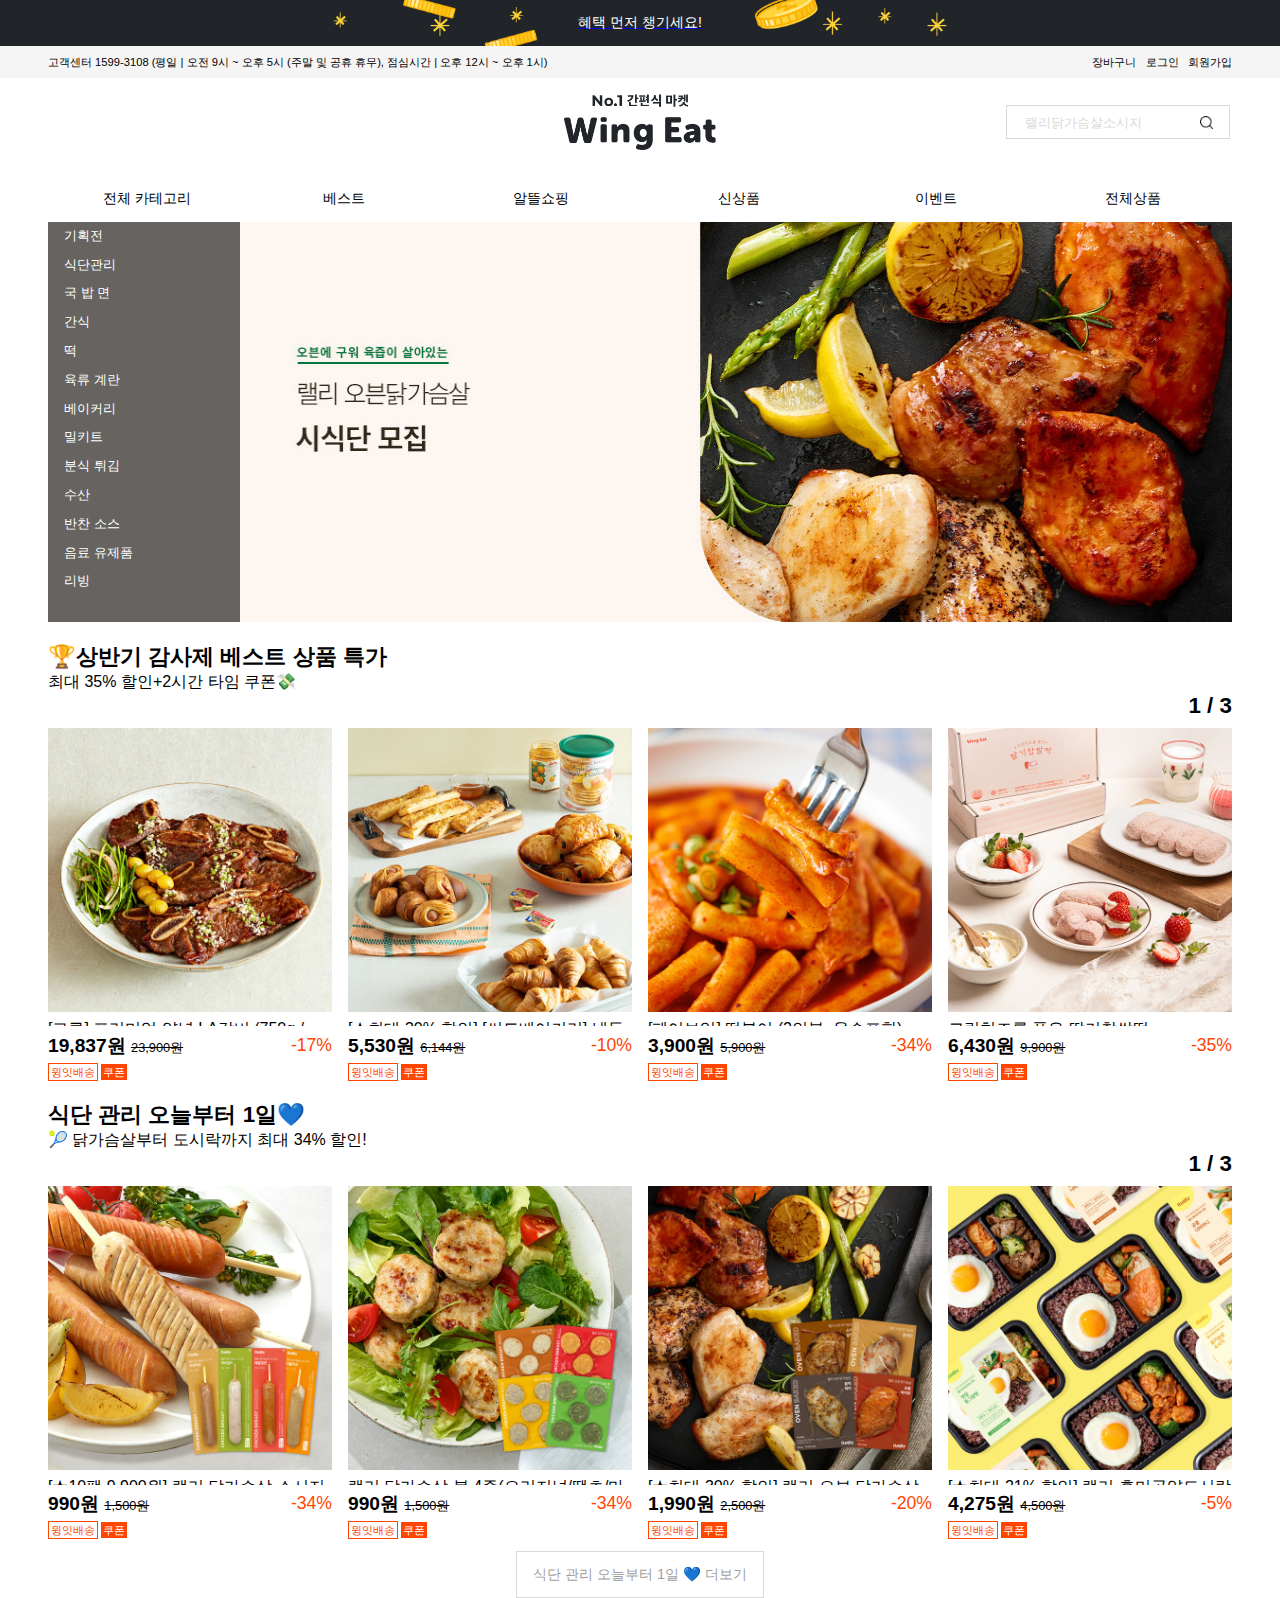
==== shopping/index.html @ 10878256 "식단관리 home-content 추가" ====
<!DOCTYPE html>
<html>

<head>
  <title>윙잇 - No.1 간편식 마켓</title>
  <link href="./static/css/app.css" rel="stylesheet">
  <link href="./static/css/event-banner.css" rel="stylesheet">
  <link href="./static/css/session-toolbar.css" rel="stylesheet">
  <link href="./static/css/header.css" rel="stylesheet">
  <link href="./static/css/navigator.css" rel="stylesheet">
  <link href="./static/css/hamburger-menu.css" rel="stylesheet">
  <link href="./static/css/carousel.css" rel="stylesheet">
  <link href="./static/css/home-content.css" rel="stylesheet">
</head>

<body class="app">
  <a href="#">
    <div class="event-banner">
      혜택 먼저 챙기세요!
    </div>
  </a>

  <div class="session-toolbar">
    <div class="session-notice">
      고객센터 1599-3108 (평일 | 오전 9시 ~ 오후 5시 (주말 및 공휴 휴무), 점심시간 | 오후 12시 ~ 오후 1시)
    </div>
    <div class="session-buttons">
      <span>
        장바구니
      </span>&nbsp;
      <span>
        로그인
      </span>&nbsp;
      <span>
        회원가입
      </span>
    </div>
  </div>
  <div class="app-header">
    <div class="header-main-logo">
      <img src="./static/assets/we_logo_center.png" />
    </div>
    <div class="header-search-input-wrapper">
      <input placeholder="랠리닭가슴살소시지" />
      <img src="./static/assets/search.png">
    </div>
  </div>
  <nav class="navigator">
    <div class="navigator-items">
      <div class="navigator-item">전체 카테고리</div>
      <div class="navigator-item">베스트</div>
      <div class="navigator-item">알뜰쇼핑</div>
      <div class="navigator-item">신상품</div>
      <div class="navigator-item">이벤트</div>
      <div class="navigator-item">전체상품</div>
    </div>
  </nav>
  <nav class="hamburger-menu">
    <div class="hamburger-items">
      <div class="hamburger-item">기획전</div>
      <div class="hamburger-item">식단관리</div>
      <div class="hamburger-item">국 밥 면</div>
      <div class="hamburger-item">간식</div>
      <div class="hamburger-item">떡</div>
      <div class="hamburger-item">육류 계란</div>
      <div class="hamburger-item">베이커리</div>
      <div class="hamburger-item">밀키트</div>
      <div class="hamburger-item">분식 튀김</div>
      <div class="hamburger-item">수산</div>
      <div class="hamburger-item">반찬 소스</div>
      <div class="hamburger-item">음료 유제품</div>
      <div class="hamburger-item">리빙</div>
    </div>
  </nav>
  <section id="carousel">
    <figure>
      <img src="static/assets/slide1.jpg" id="carousel-slide1" class="carousel-slide">
      <img src="static/assets/slide2.jpg" id="carousel-slide2" class="carousel-slide">
      <img src="static/assets/slide3.jpg" id="carousel-slide3" class="carousel-slide">
    </figure>
  </section>
  <section class="home-content">
    <h2>🏆상반기 감사제 베스트 상품 특가</h2>
    <h3>최대 35% 할인+2시간 타임 쿠폰💸</h3>
    <h2 class="home-content-progress">1 / 3</h3>
    <div class="item-cards">
      <div class="item-card">
        <img src="static/assets/item1.jpg" />
        <div class="item-card-title">[고른] 프리미엄 양념 LA갈비 (750g / 1.5kg)</div>
        <div class="item-card-price">
          <span class="item-card-price-offer">
            19,837원
            <strike class="item-card-price-original">23,900원</strike>
          </span>
          <span class="item-card-price-discount">-17%</span>
        </div>
        <div class="item-card-footer">
          <span class="item-card-delivery">윙잇배송</span>
          <span class="item-card-coupon">쿠폰</span>
        </div>
      </div>
      <div class="item-card">
        <img src="static/assets/item2.jpg" />
        <div class="item-card-title">[★최대 30% 할인] [써드베이커리] 냉동생지 4종(크루아상, 갈릭파이, 소세지롤, AOP뺑오쇼콜라)</div>
        <div class="item-card-price">
          <span class="item-card-price-offer">
            5,530원
            <strike class="item-card-price-original">6,144원</strike>
          </span>
          <span class="item-card-price-discount">-10%</span>
        </div>
        <div class="item-card-footer">
          <span class="item-card-delivery">윙잇배송</span>
          <span class="item-card-coupon">쿠폰</span>
        </div>
      </div>
      <div class="item-card">
        <img src="static/assets/item3.jpg" />
        <div class="item-card-title">[페이보잇] 떡볶이 (2인분, 육수포함)</div>
        <div class="item-card-price">
          <span class="item-card-price-offer">
            3,900원
            <strike class="item-card-price-original">5,900원</strike>
          </span>
          <span class="item-card-price-discount">-34%</span>
        </div>
        <div class="item-card-footer">
          <span class="item-card-delivery">윙잇배송</span>
          <span class="item-card-coupon">쿠폰</span>
        </div>
      </div>
      <div class="item-card">
        <img src="static/assets/item4.jpeg" />
        <div class="item-card-title">크림치즈를 품은 딸기찹쌀떡</div>
        <div class="item-card-price">
          <span class="item-card-price-offer">
            6,430원
            <strike class="item-card-price-original">9,900원</strike>
          </span>
          <span class="item-card-price-discount">-35%</span>
        </div>
        <div class="item-card-footer">
          <span class="item-card-delivery">윙잇배송</span>
          <span class="item-card-coupon">쿠폰</span>
        </div>
      </div>
    </div>
  </section>
  
  <section class="home-content">
    <h2>식단 관리 오늘부터 1일💙</h2>
    <h3>🎾 닭가슴살부터 도시락까지 최대 34% 할인!</h3>
    <h2 class="home-content-progress">1 / 3</h3>
    <div class="item-cards">
      <div class="item-card">
        <img src="static/assets/diet1.jpg" />
        <div class="item-card-title">[★10팩 9,900원] 랠리 닭가슴살 소시지 4종(오리지널/매콤청양/허브갈릭/더블치즈)</div>
        <div class="item-card-price">
          <span class="item-card-price-offer">
            990원
            <strike class="item-card-price-original">1,500원</strike>
          </span>
          <span class="item-card-price-discount">-34%</span>
        </div>
        <div class="item-card-footer">
          <span class="item-card-delivery">윙잇배송</span>
          <span class="item-card-coupon">쿠폰</span>
        </div>
      </div>
      <div class="item-card">
        <img src="static/assets/diet2.jpg" />
        <div class="item-card-title">랠리 닭가슴살 볼 4종(오리지널/땡초/마늘/깻잎)</div>
        <div class="item-card-price">
          <span class="item-card-price-offer">
            990원
            <strike class="item-card-price-original">1,500원</strike>
          </span>
          <span class="item-card-price-discount">-34%</span>
        </div>
        <div class="item-card-footer">
          <span class="item-card-delivery">윙잇배송</span>
          <span class="item-card-coupon">쿠폰</span>
        </div>
      </div>
      <div class="item-card">
        <img src="static/assets/diet3.jpg" />
        <div class="item-card-title">[★최대 30% 할인] 랠리 오븐 닭가슴살 4종(플레인/블랙페퍼/소이갈릭/숯불바비큐)</div>
        <div class="item-card-price">
          <span class="item-card-price-offer">
            1,990원
            <strike class="item-card-price-original">2,500원</strike>
          </span>
          <span class="item-card-price-discount">-20%</span>
        </div>
        <div class="item-card-footer">
          <span class="item-card-delivery">윙잇배송</span>
          <span class="item-card-coupon">쿠폰</span>
        </div>
      </div>
      <div class="item-card">
        <img src="static/assets/diet4.jpg" />
        <div class="item-card-title">[★최대 21% 할인] 랠리 흑미곤약도시락 7종</div>
        <div class="item-card-price">
          <span class="item-card-price-offer">
            4,275원
            <strike class="item-card-price-original">4,500원</strike>
          </span>
          <span class="item-card-price-discount">-5%</span>
        </div>
        <div class="item-card-footer">
          <span class="item-card-delivery">윙잇배송</span>
          <span class="item-card-coupon">쿠폰</span>
        </div>
      </div>
    </div>
    <a href="#" class="home-content-button-wrapper">
      <div class="home-content-more-btn">
        식단 관리 오늘부터 1일 💙 더보기
      </div>
    </a>
  </section>
</body>

</html>
---- shopping/static/css/app.css ----
html {
  height: 100%;
}

body {
  font-family: "Helvetica Neue", Helvetica, "Apple SD Gothic Neo", AppleGothic, Dotum, Arial, Tahoma;
  margin: 0;
  display: block;
  background-color: white;
}
---- shopping/static/css/event-banner.css ----
.event-banner {
  padding-top: 14px;
  height: 2rem;
  font-size: 14px;
  color: white;
  text-align: center;
  background-position-x: center;
  background-position-y: center;
  background-image: url("../assets/banner.png");
  background-size: cover;
}
---- shopping/static/css/session-toolbar.css ----
.session-toolbar {
  display: flex;
  flex-direction: row;

  padding-left: 3rem;
  padding-right: 3rem;
  height: 2rem;
  background-color: #f5f5f5;
  justify-content: space-between;
  align-items: center;
  font-size: 0.7rem;
}

.session-toolbar .session-notice {
  font-size: 0.7rem;
}
---- shopping/static/css/header.css ----
.app-header {
  display: flex;
  flex-direction: row;

  justify-content: center;
  align-items: center;

  margin-top: 1rem;
}

.app-header .header-main-logo img {
  display: block;
  height: 3.5rem;
}

.app-header .header-search-input-wrapper {
  display: flex;
  position: absolute;
  justify-content: space-between;
  align-items: center;
  right: 50px;
  height: 2rem;
  width: 190px;

  padding-left: 1rem;
  padding-right: 1rem;
  border: 1px solid #d9d9d9;
}

.app-header .header-search-input-wrapper input {
  width: 80%;
  outline: 0;
  border: none;

  font-size: 0.8rem;
}

.app-header .header-search-input-wrapper input::placeholder {
  color: #d9d9d9;
}

.app-header .header-search-input-wrapper img {
  display: block;
  height: 13px;
}
---- shopping/static/css/navigator.css ----
.navigator {
  margin: 1.5rem 3rem 0;
}

.navigator .navigator-items {
  display: grid;
  grid-template-columns: 1fr 1fr 1fr 1fr 1fr 1fr;
  align-items: center;
  justify-items: center;
  height: 3rem;
  width: 100%;
}

.navigator .navigator-items .navigator-item {
  font-size: 0.9rem;
  cursor: pointer;
}

.navigator .navigator-items .navigator-item:hover {
  color: rgb(228, 93, 116);
}
---- shopping/static/css/hamburger-menu.css ----
.hamburger-menu {
  position: absolute;
  z-index: 9;
  width: 15%;
  background-color: rgba(0, 0, 0, 0.6);
  margin-left: 3rem;
}

.hamburger-menu .hamburger-items {
  display: flex;
  flex-direction: column;
  align-items: flex-start;
  height: 25rem;
}

.hamburger-menu .hamburger-items .hamburger-item {
  display: flex;
  flex-direction: row;
  align-items: center;
  height: 1.8rem;
  width: calc(100% - 1rem);
  padding-left: 1rem;
  font-size: 0.8rem;
  color: white;
}

.hamburger-menu .hamburger-items .hamburger-item:hover {
  background-color: white;
  color: black;
  cursor: pointer;
}
---- shopping/static/css/carousel.css ----
#carousel {
  overflow: hidden;
  /* margin: 0 3rem; */
  margin-left: 3rem;
  margin-right: 3rem;
}

#carousel figure {
  position: relative;
  width: 500%;
  margin: 0;
  left: 0;
  animation: 9s carousel infinite;
}


#carousel figure img {
  width: 20%;
  height: 25rem;
  float: left;
}

@keyframes carousel {
  0% {
    left: 0;
  }
  33% {
    left: -100%;
  }
  66% {
    left: -200%;
  }
}
---- shopping/static/css/home-content.css ----
.home-content {
  margin: 0 3rem;
  width: calc(100% - 6rem);
}

.home-content h2 {
  font-size: 1.4rem;
  margin-bottom: 0;
  cursor: pointer;
}

.home-content h2:hover {
  color: orangered;
}

.home-content h3 {
  margin-top: 0;
  font-size: 1rem;
  font-weight: 200;
  margin-block-end: 0;
}

.home-content .home-content-progress {
  text-align: end;
  margin-top: 0;
  margin-block-end: 0.6rem;
}

.home-content .home-content-button-wrapper {
  display: flex;
  flex-direction: row;
  justify-content: center;
  text-decoration: none;
  margin: 0.8rem 0;
}

.home-content .home-content-button-wrapper .home-content-more-btn {
  display: inline-block;
  padding: .8rem 1rem;
  border: 1px solid #d9d9d9;
  text-align: center;
  color: #9e9e9e;
  font-size: 0.9rem;
}

.home-content .item-cards {
  display: flex;
  flex-direction: row;
  width: 100%;
  height: 22rem;
  gap: 1rem;
}

.home-content .item-cards .item-card {
  display: flex;
  flex-direction: column;
  height: 100%;
  width: 25%;

  gap: 0.4rem;
}

.home-content .item-cards .item-card img {
  display: block;
  width: 100%;
}

.home-content .item-cards .item-card .item-card-title {
  font-weight: 300;
  height: 2.4rem;
  /* line limit: 2 */
  overflow: hidden;
  text-overflow: ellipsis;
  display: -webkit-box;
  -webkit-line-clamp: 2;
  -webkit-box-orient: vertical;
}

.home-content .item-cards .item-card .item-card-price {
  display: flex;
  flex-direction: row;

  justify-content: space-between;
  align-items: center;
}

.home-content .item-cards .item-card .item-card-price .item-card-price-offer {
  font-size: 1.2rem;
  font-weight: 900;
}

.home-content .item-cards .item-card .item-card-price .item-card-price-offer strike {
  font-size: 0.8rem;
  font-weight: 300;
}

.home-content .item-cards .item-card .item-card-price .item-card-price-discount {
  font-size: 1.1rem;
  color: orangered;
}

.home-content .item-cards .item-card .item-card-footer {
  height: 1rem;
  font-size: 0.7rem;
}

.home-content .item-cards .item-card .item-card-footer .item-card-delivery {
  color: orangered;
  font-weight: 300;
  padding: 2px;
  border: 1px solid orangered;
}

.home-content .item-cards .item-card .item-card-footer .item-card-coupon {
  color: white;
  font-weight: 300;
  padding: 2px;
  background-color: orangered;
}
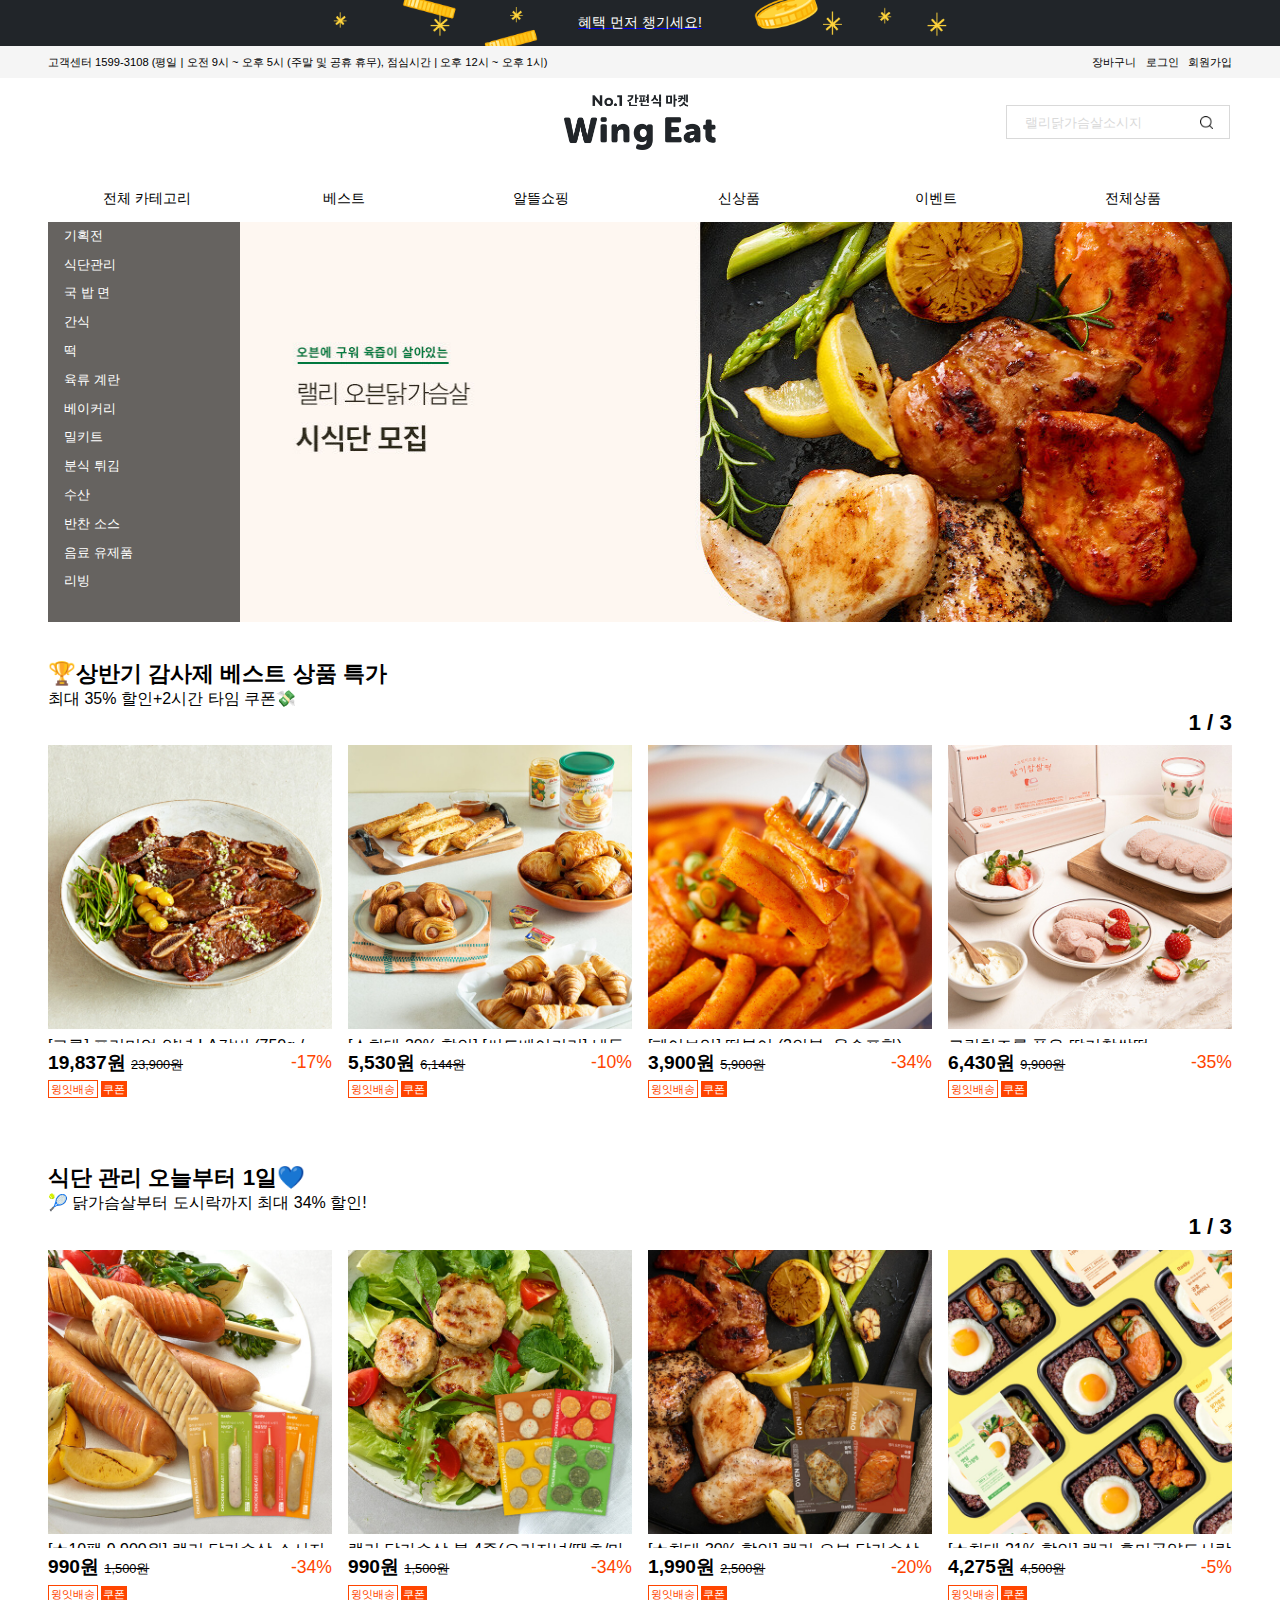
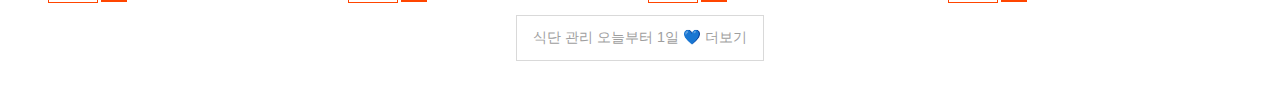
==== commit 5c65078b: "add divider(white-space)" ====
--- a/shopping/index.html
+++ b/shopping/index.html
@@ -11,6 +11,7 @@
   <link href="./static/css/hamburger-menu.css" rel="stylesheet">
   <link href="./static/css/carousel.css" rel="stylesheet">
   <link href="./static/css/home-content.css" rel="stylesheet">
+  <link href="./static/css/divider.css" rel="stylesheet">
 </head>
 
 <body class="app">
@@ -79,6 +80,9 @@
       <img src="static/assets/slide3.jpg" id="carousel-slide3" class="carousel-slide">
     </figure>
   </section>
+
+  <div class="divider-small"></div>
+
   <section class="home-content">
     <h2>🏆상반기 감사제 베스트 상품 특가</h2>
     <h3>최대 35% 할인+2시간 타임 쿠폰💸</h3>
@@ -147,6 +151,8 @@
     </div>
   </section>
   
+  <div class="divider-midium"></div>
+
   <section class="home-content">
     <h2>식단 관리 오늘부터 1일💙</h2>
     <h3>🎾 닭가슴살부터 도시락까지 최대 34% 할인!</h3>
@@ -219,6 +225,9 @@
       </div>
     </a>
   </section>
+
+  <div class="divider-midium"></div>
+  
 </body>
 
 </html>--- a/shopping/static/css/divider.css
+++ b/shopping/static/css/divider.css
@@ -0,0 +1,15 @@
+
+.divider-small {
+  margin: 1rem 0;
+  min-height: 1px;
+}
+
+.divider-midium {
+  margin: 2rem 0;
+  min-height: 1px;
+}
+
+.divider-large {
+  margin: 3rem 0;
+  min-height: 1px;
+}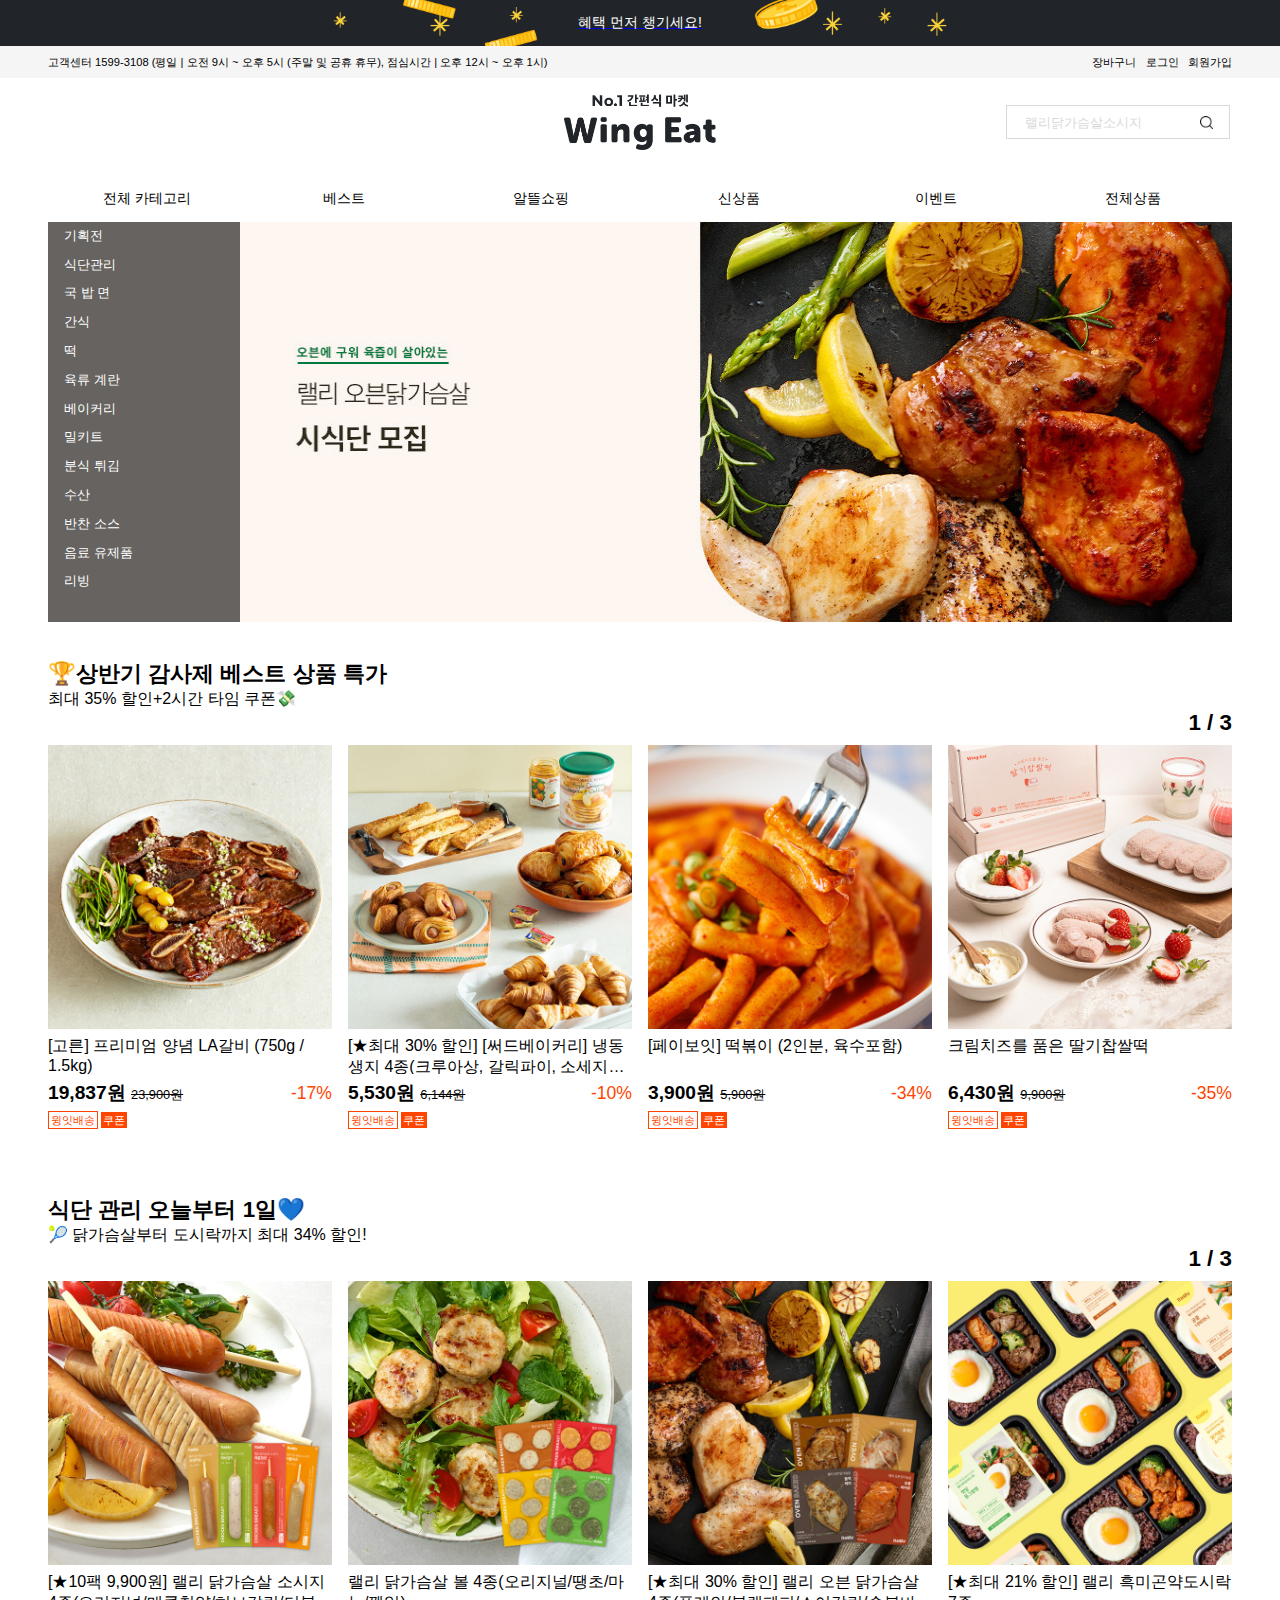
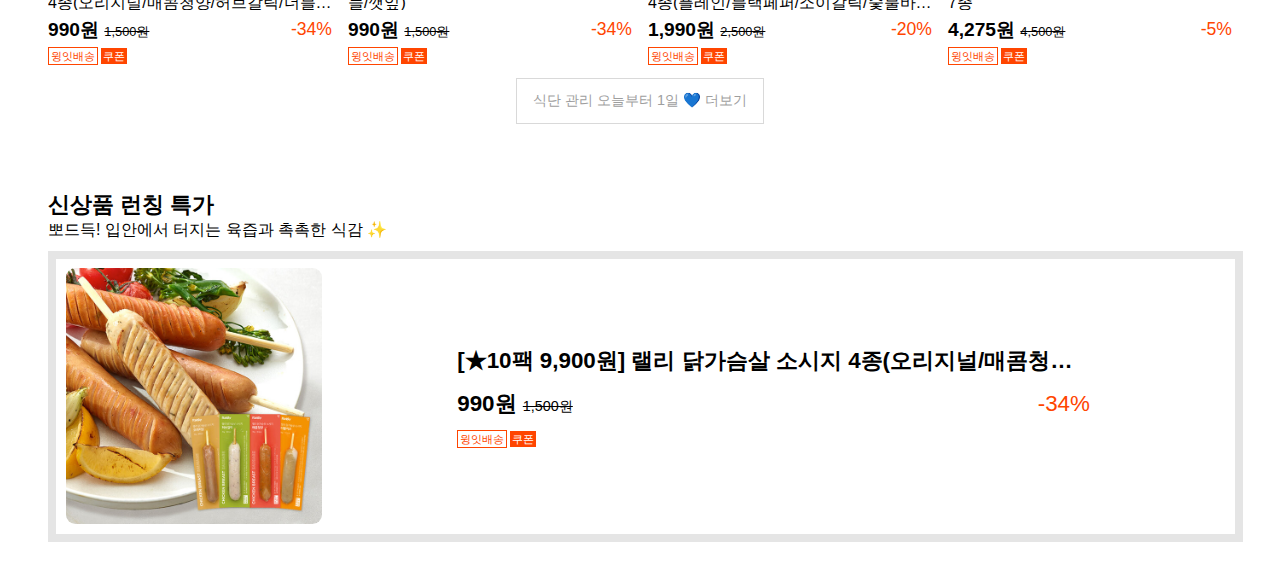
==== commit 59988ec5: "add single-item" ====
--- a/shopping/index.html
+++ b/shopping/index.html
@@ -227,7 +227,31 @@
   </section>
 
   <div class="divider-midium"></div>
-  
+
+  <section class="home-content">
+    <h2>신상품 런칭 특가</h2>
+    <h3>뽀드득! 입안에서 터지는 육즙과 촉촉한 식감 ✨</h3>
+    <div class="single-item">
+      <img src="static/assets/diet1.jpg" />
+      <div class="single-item-info-wrapper">
+        <div class="single-item-info">
+          <div class="single-item-title">[★10팩 9,900원] 랠리 닭가슴살 소시지 4종(오리지널/매콤청양/허브갈릭/더블치즈)</div>
+        <div class="single-item-price">
+          <span class="single-item-price-offer">
+            990원
+            <strike class="single-item-price-original">1,500원</strike>
+          </span>
+          <span class="single-item-price-discount">-34%</span>
+        </div>
+        <div class="single-item-footer">
+          <span class="single-item-delivery">윙잇배송</span>
+          <span class="single-item-coupon">쿠폰</span>
+        </div>
+      </div>
+    </div>
+  </section>
+
+  <div class="divider-midium"></div>
 </body>
 
 </html>--- a/shopping/static/css/home-content.css
+++ b/shopping/static/css/home-content.css
@@ -47,7 +47,6 @@
   display: flex;
   flex-direction: row;
   width: 100%;
-  height: 22rem;
   gap: 1rem;
 }
 
@@ -117,3 +116,98 @@
   padding: 2px;
   background-color: orangered;
 }
+
+.home-content .single-item {
+  display: flex;
+  flex-direction: row;
+  align-items: center;
+
+  margin-top: 0.6rem;
+  width: calc(100% - 1.5rem);
+  height: 16rem;
+  border: 0.5rem solid rgba(0, 0, 0, 0.1);
+  padding: 0.6rem;
+}
+
+.home-content .single-item img {
+  display: block;
+  height: 100%;
+
+  border-radius: 0.6rem;
+}
+
+.home-content .single-item .single-item-info-wrapper {
+  display: flex;
+  flex-direction: column;
+
+  justify-content: center;
+  align-items: center;
+  width: 100%;
+  height: 100%;
+  /* background-color: aquamarine; */
+}
+
+.home-content .single-item .single-item-info-wrapper .single-item-info {
+  display: flex;
+  flex-direction: column;
+
+  justify-content: space-evenly;
+  width: 70%;
+  height: 50%;
+  /* background-color: lightblue; */
+}
+
+
+
+.home-content .single-item .single-item-info-wrapper .single-item-info .single-item-title {
+  font-weight: 800;
+  font-size: 1.4rem;
+  /* line limit: 1 */
+  overflow: hidden;
+  text-overflow: ellipsis;
+  display: -webkit-box;
+  -webkit-line-clamp: 1;
+  -webkit-box-orient: vertical;
+}
+
+.home-content .single-item .single-item-info-wrapper .single-item-info .single-item-price {
+  display: flex;
+  flex-direction: row;
+
+  justify-content: space-between;
+  align-items: center;
+}
+
+.home-content .single-item .single-item-info-wrapper .single-item-info .single-item-price .single-item-price-offer {
+  font-size: 1.4rem;
+  font-weight: 900;
+}
+
+.home-content .single-item .single-item-info-wrapper .single-item-info .single-item-price .single-item-price-offer strike {
+  font-size: 0.9rem;
+  font-weight: 300;
+}
+
+.home-content .single-item .single-item-info-wrapper .single-item-info .single-item-price .single-item-price-discount {
+  font-size: 1.4rem;
+  color: orangered;
+}
+
+.home-content .single-item .single-item-info-wrapper .single-item-info .single-item-footer {
+  height: 1rem;
+  font-size: 0.7rem;
+}
+
+.home-content .single-item .single-item-info-wrapper .single-item-info .single-item-footer .single-item-delivery {
+  color: orangered;
+  font-weight: 300;
+  padding: 2px;
+  border: 1px solid orangered;
+}
+
+.home-content .single-item .single-item-info-wrapper .single-item-info .single-item-footer .single-item-coupon {
+  color: white;
+  font-weight: 300;
+  padding: 2px;
+  background-color: orangered;
+}
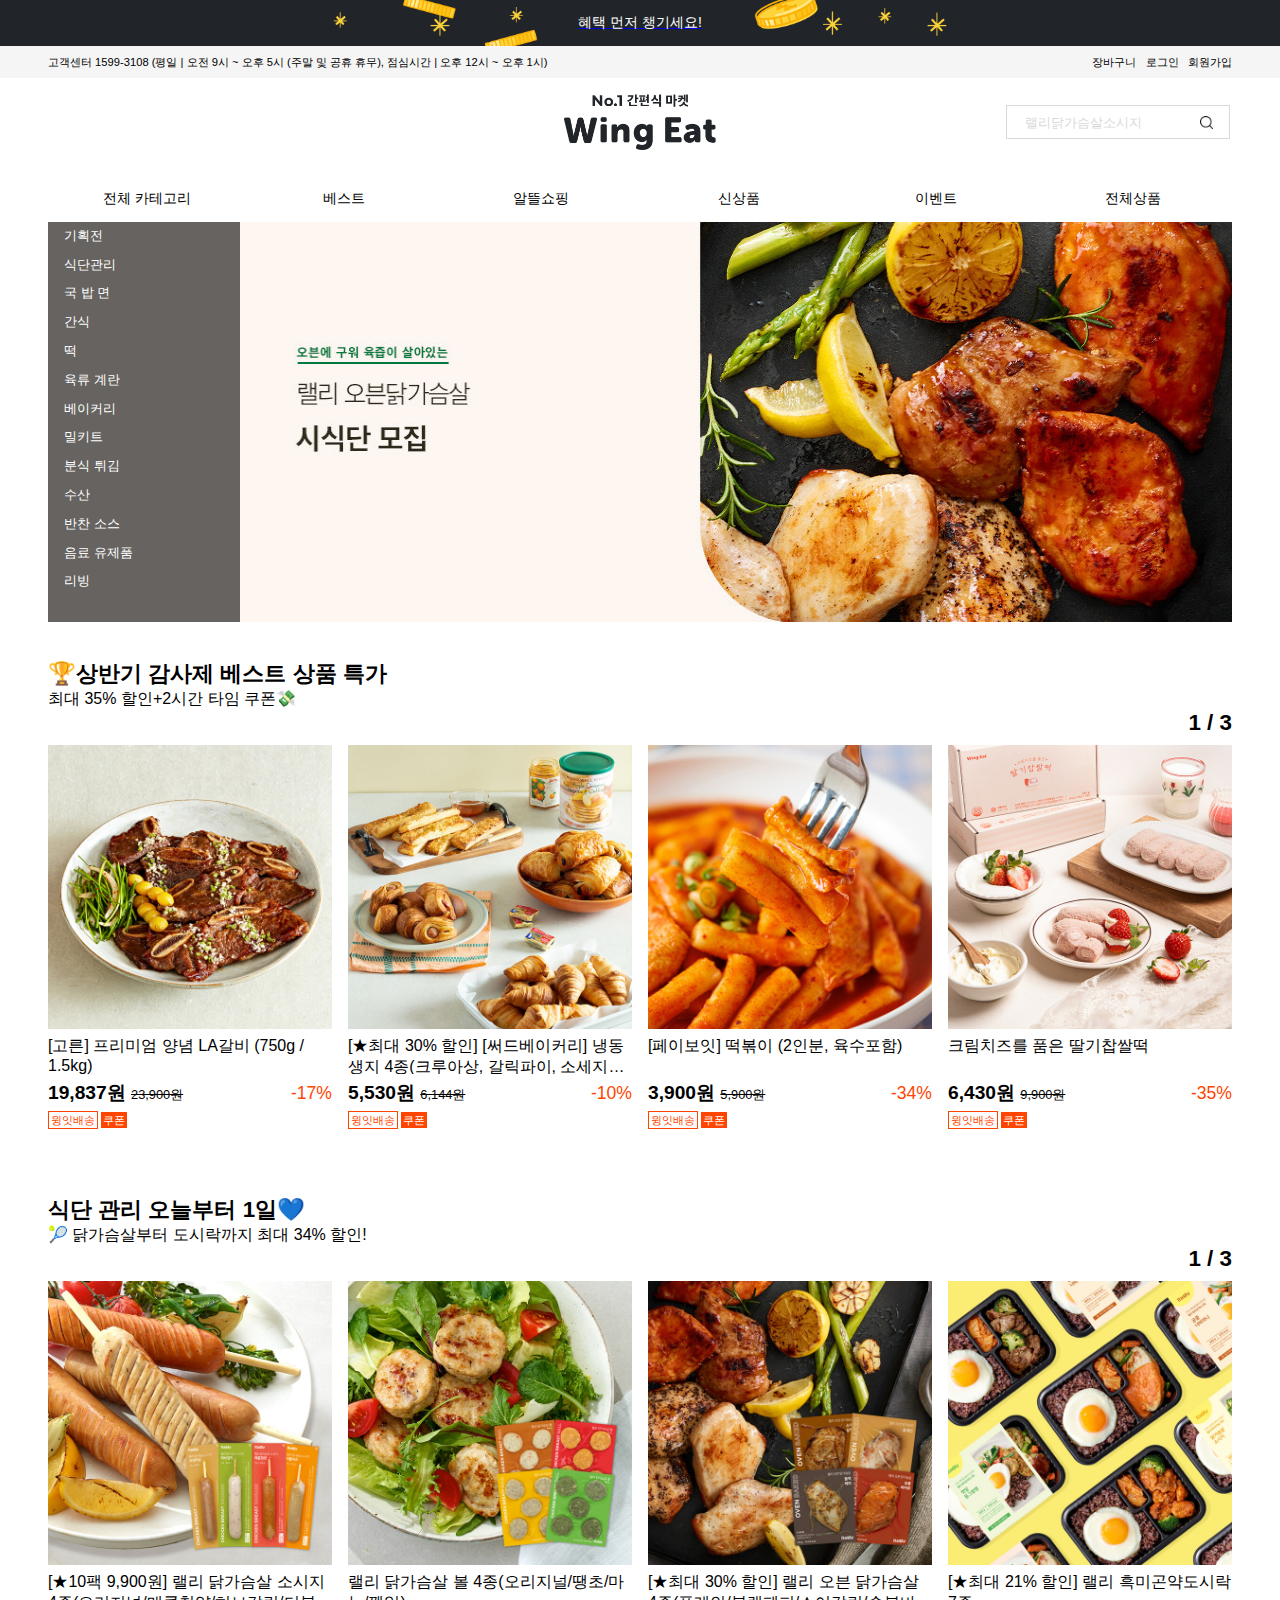
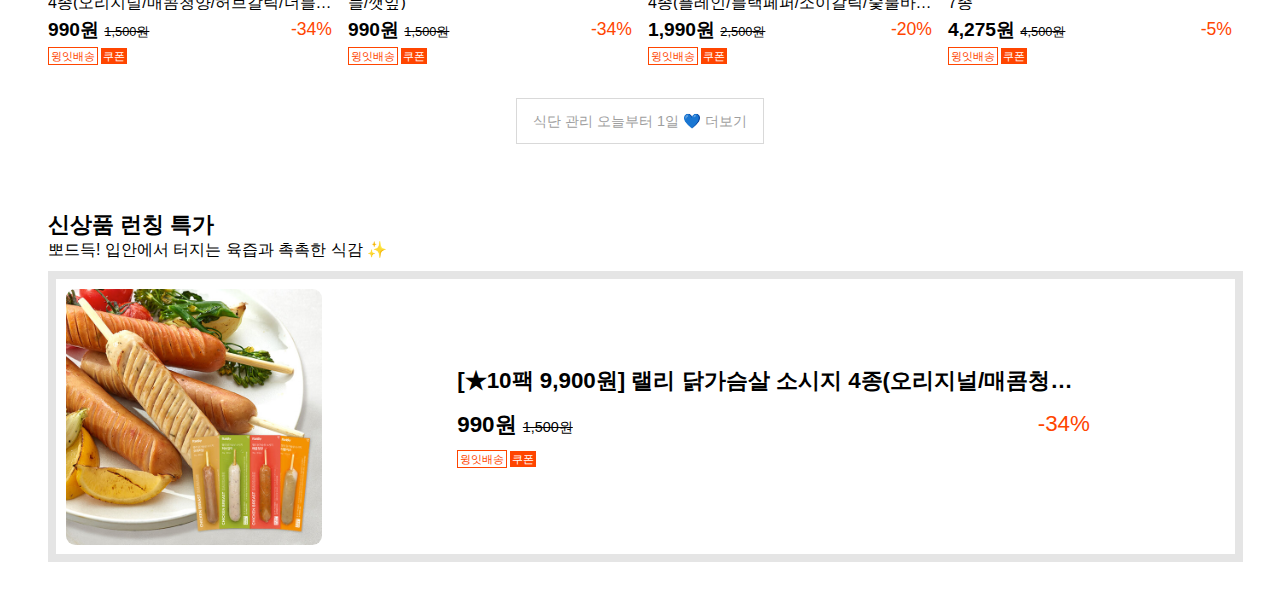
==== commit bb5e9e77: "더보기 버튼위에 공백추가" ====
--- a/shopping/index.html
+++ b/shopping/index.html
@@ -219,6 +219,7 @@
         </div>
       </div>
     </div>
+    <div class="divider-small"></div>
     <a href="#" class="home-content-button-wrapper">
       <div class="home-content-more-btn">
         식단 관리 오늘부터 1일 💙 더보기
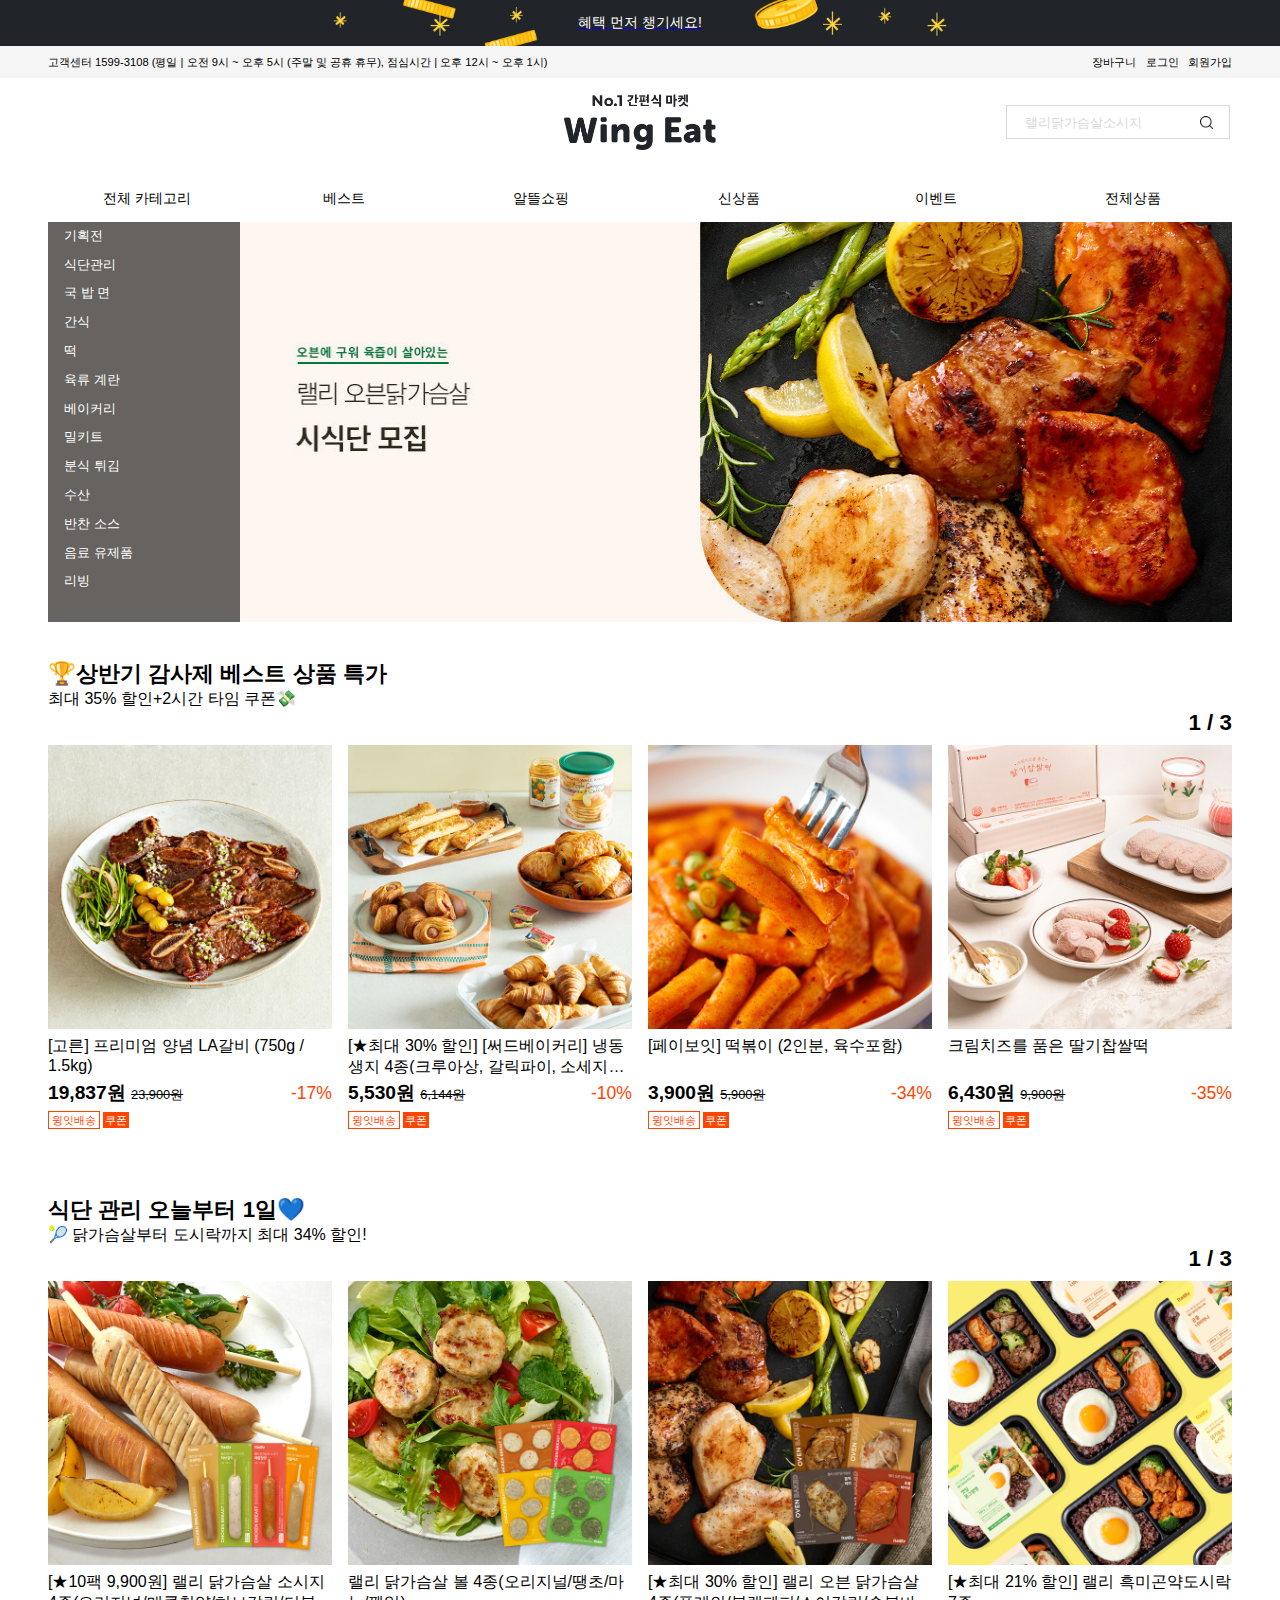
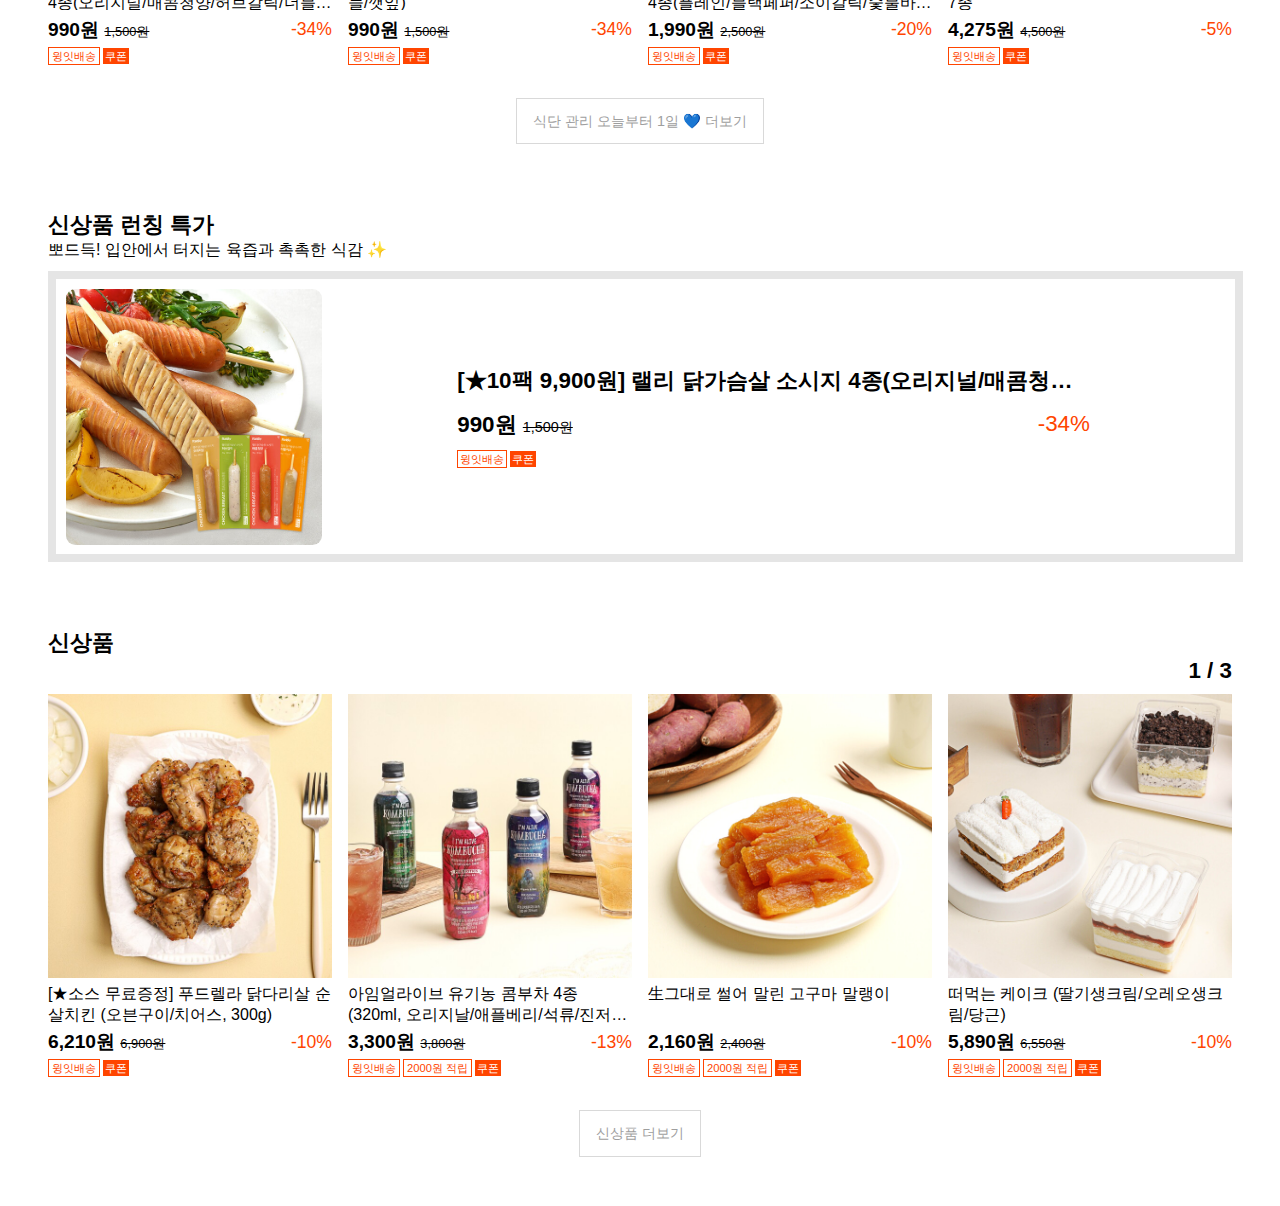
==== commit 7216840e: "신상품 추가" ====
--- a/shopping/index.html
+++ b/shopping/index.html
@@ -253,6 +253,84 @@
   </section>
 
   <div class="divider-midium"></div>
+
+  <section class="home-content">
+    <h2>신상품</h2>
+    <h2 class="home-content-progress">1 / 3</h3>
+    <div class="item-cards">
+      <div class="item-card">
+        <img src="static/assets/new1.jpg" />
+        <div class="item-card-title">[★소스 무료증정] 푸드렐라 닭다리살 순살치킨 (오븐구이/치어스, 300g)</div>
+        <div class="item-card-price">
+          <span class="item-card-price-offer">
+            6,210원
+            <strike class="item-card-price-original">6,900원</strike>
+          </span>
+          <span class="item-card-price-discount">-10%</span>
+        </div>
+        <div class="item-card-footer">
+          <span class="item-card-delivery">윙잇배송</span>
+          <span class="item-card-coupon">쿠폰</span>
+        </div>
+      </div>
+      <div class="item-card">
+        <img src="static/assets/new2.jpg" />
+        <div class="item-card-title">아임얼라이브 유기농 콤부차 4종 (320ml, 오리지날/애플베리/석류/진저레몬)</div>
+        <div class="item-card-price">
+          <span class="item-card-price-offer">
+            3,300원
+            <strike class="item-card-price-original">3,800원</strike>
+          </span>
+          <span class="item-card-price-discount">-13%</span>
+        </div>
+        <div class="item-card-footer">
+          <span class="item-card-delivery">윙잇배송</span>
+          <span class="item-card-delivery">2000원 적립</span>
+          <span class="item-card-coupon">쿠폰</span>
+        </div>
+      </div>
+      <div class="item-card">
+        <img src="static/assets/new3.jpeg" />
+        <div class="item-card-title">生그대로 썰어 말린 고구마 말랭이</div>
+        <div class="item-card-price">
+          <span class="item-card-price-offer">
+            2,160원
+            <strike class="item-card-price-original">2,400원</strike>
+          </span>
+          <span class="item-card-price-discount">-10%</span>
+        </div>
+        <div class="item-card-footer">
+          <span class="item-card-delivery">윙잇배송</span>
+          <span class="item-card-delivery">2000원 적립</span>
+          <span class="item-card-coupon">쿠폰</span>
+        </div>
+      </div>
+      <div class="item-card">
+        <img src="static/assets/new4.jpg" />
+        <div class="item-card-title">떠먹는 케이크 (딸기생크림/오레오생크림/당근)</div>
+        <div class="item-card-price">
+          <span class="item-card-price-offer">
+            5,890원
+            <strike class="item-card-price-original">6,550원</strike>
+          </span>
+          <span class="item-card-price-discount">-10%</span>
+        </div>
+        <div class="item-card-footer">
+          <span class="item-card-delivery">윙잇배송</span>
+          <span class="item-card-delivery">2000원 적립</span>
+          <span class="item-card-coupon">쿠폰</span>
+        </div>
+      </div>
+    </div>
+    <div class="divider-small"></div>
+    <a href="#" class="home-content-button-wrapper">
+      <div class="home-content-more-btn">
+        신상품 더보기
+      </div>
+    </a>
+  </section>
+
+  <div class="divider-large"></div>
 </body>
 
 </html>--- a/shopping/static/css/home-content.css
+++ b/shopping/static/css/home-content.css
@@ -106,8 +106,8 @@
 .home-content .item-cards .item-card .item-card-footer .item-card-delivery {
   color: orangered;
   font-weight: 300;
-  padding: 2px;
-  border: 1px solid orangered;
+  padding: 2px 3px;
+  border: 0.5px solid orangered;
 }
 
 .home-content .item-cards .item-card .item-card-footer .item-card-coupon {
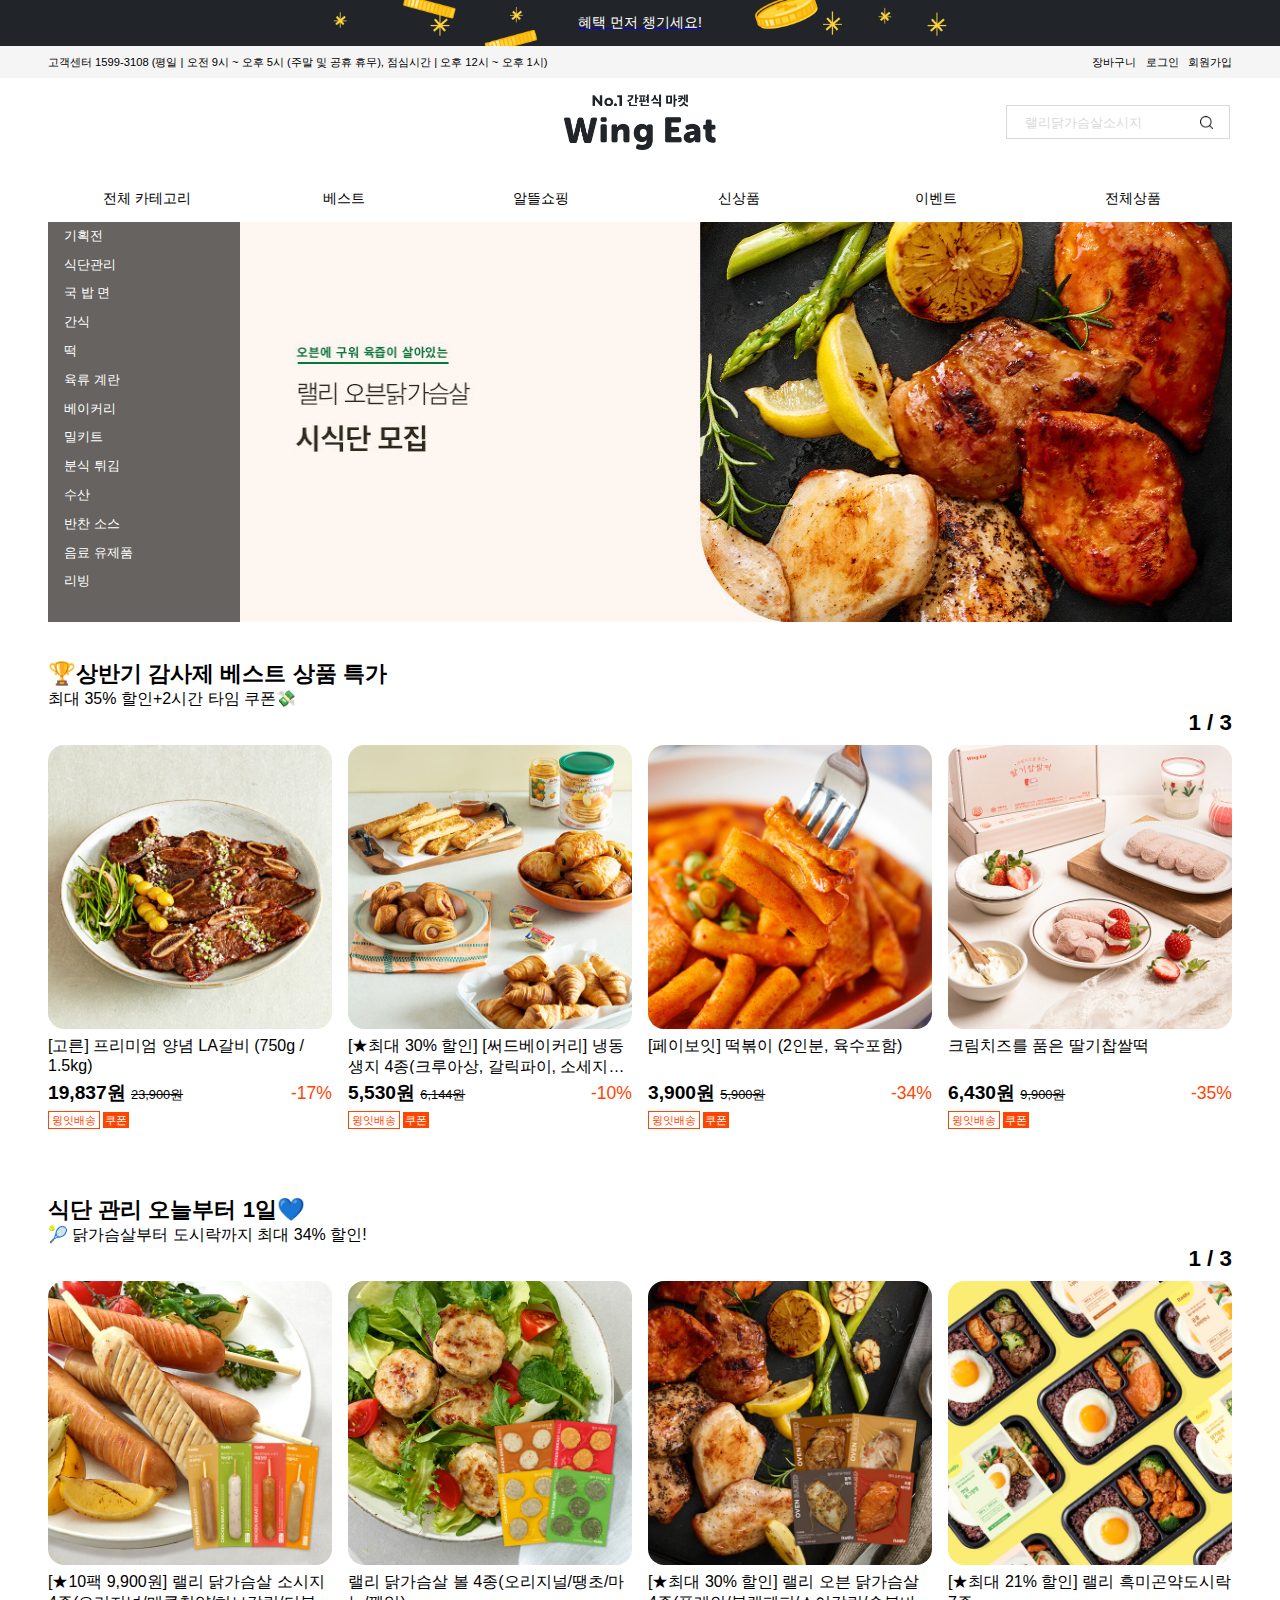
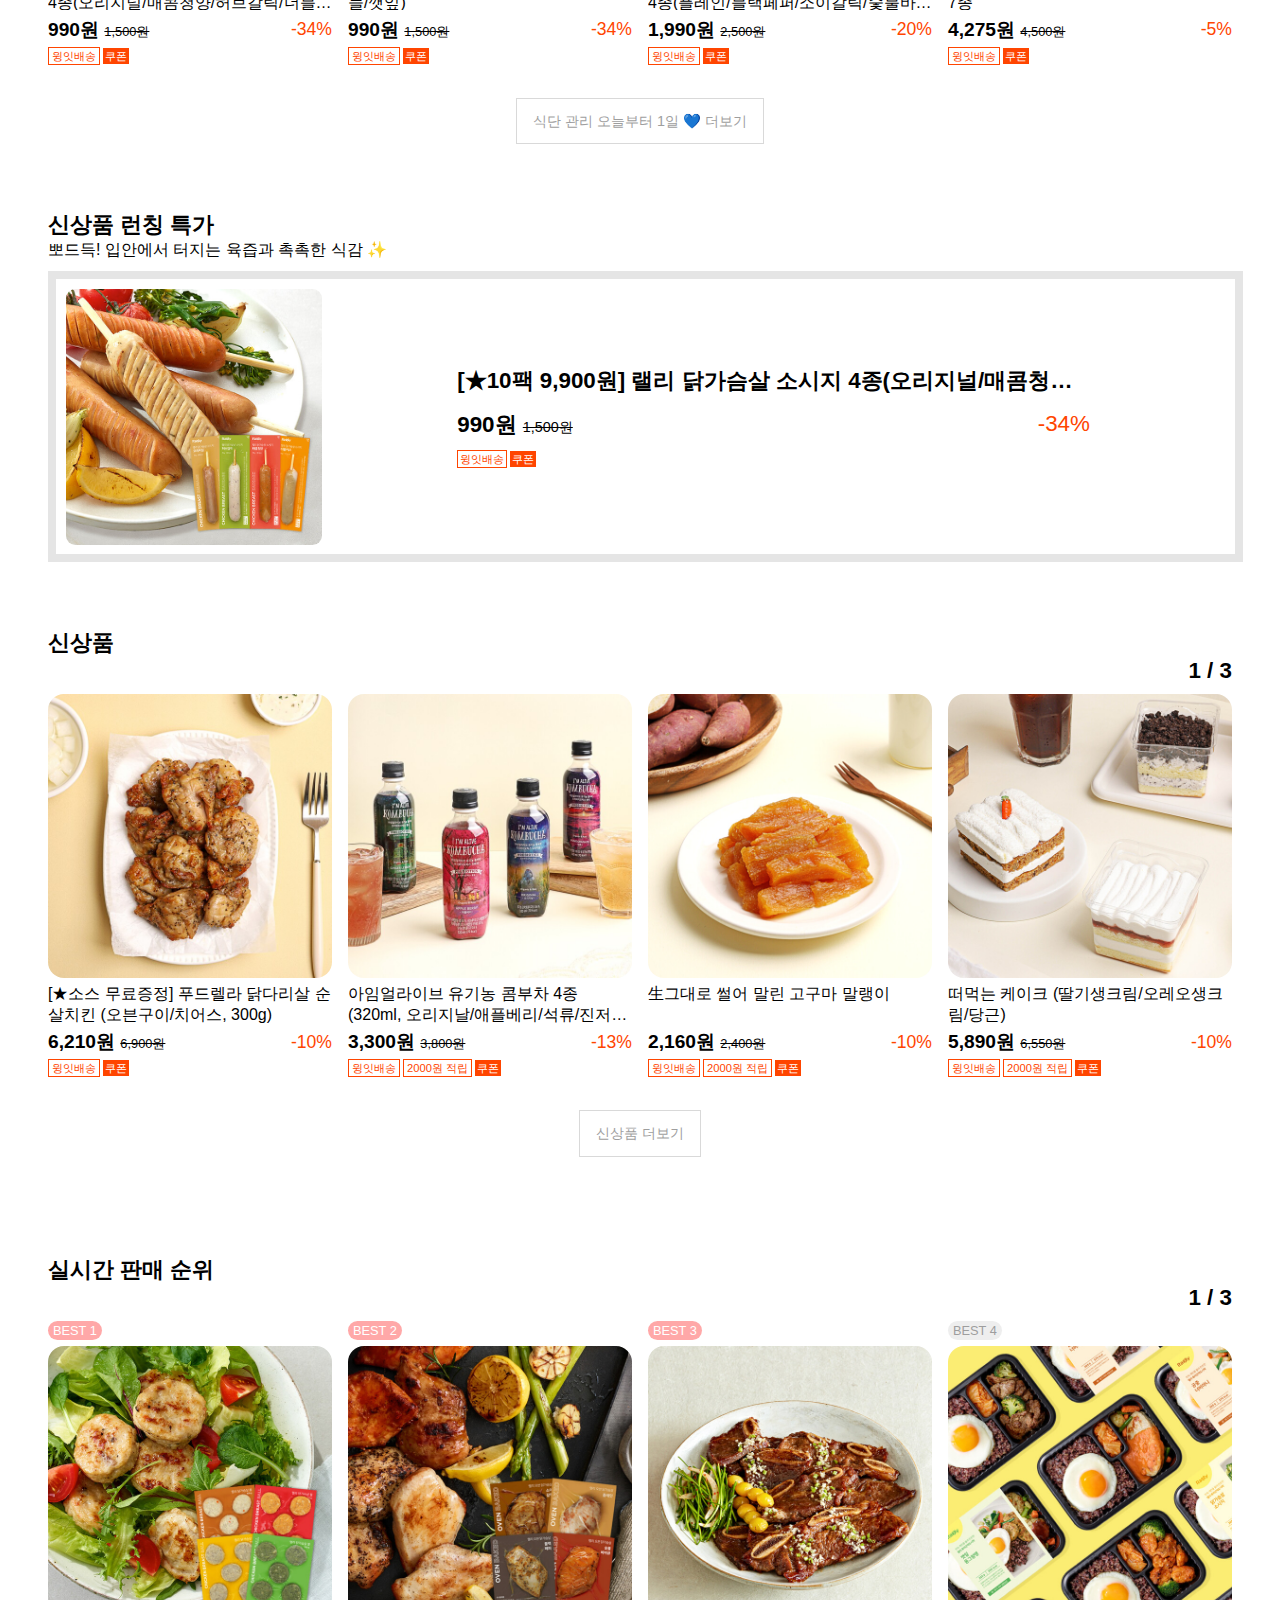
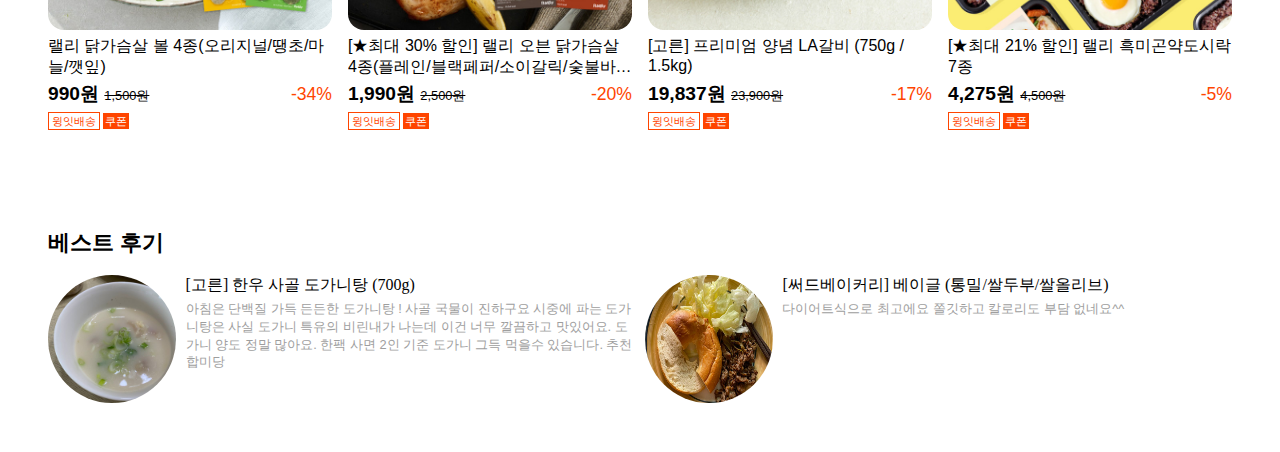
==== commit a78c0289: "베스트 후기 추가" ====
--- a/shopping/index.html
+++ b/shopping/index.html
@@ -331,6 +331,102 @@
   </section>
 
   <div class="divider-large"></div>
+
+  <section class="home-content">
+    <h2>실시간 판매 순위</h2>
+    <h2 class="home-content-progress">1 / 3</h3>
+    <div class="item-cards">
+      <div class="item-card">
+        <span class="best accent">BEST 1</span>
+        <img src="static/assets/diet2.jpg" />
+        <div class="item-card-title">랠리 닭가슴살 볼 4종(오리지널/땡초/마늘/깻잎)</div>
+        <div class="item-card-price">
+          <span class="item-card-price-offer">
+            990원
+            <strike class="item-card-price-original">1,500원</strike>
+          </span>
+          <span class="item-card-price-discount">-34%</span>
+        </div>
+        <div class="item-card-footer">
+          <span class="item-card-delivery">윙잇배송</span>
+          <span class="item-card-coupon">쿠폰</span>
+        </div>
+      </div>
+      <div class="item-card">
+        <span class="best accent">BEST 2</span>
+        <img src="static/assets/diet3.jpg" />
+        <div class="item-card-title">[★최대 30% 할인] 랠리 오븐 닭가슴살 4종(플레인/블랙페퍼/소이갈릭/숯불바비큐)</div>
+        <div class="item-card-price">
+          <span class="item-card-price-offer">
+            1,990원
+            <strike class="item-card-price-original">2,500원</strike>
+          </span>
+          <span class="item-card-price-discount">-20%</span>
+        </div>
+        <div class="item-card-footer">
+          <span class="item-card-delivery">윙잇배송</span>
+          <span class="item-card-coupon">쿠폰</span>
+        </div>
+      </div>
+      <div class="item-card">
+        <span class="best accent">BEST 3</span>
+        <img src="static/assets/item1.jpg" />
+        <div class="item-card-title">[고른] 프리미엄 양념 LA갈비 (750g / 1.5kg)</div>
+        <div class="item-card-price">
+          <span class="item-card-price-offer">
+            19,837원
+            <strike class="item-card-price-original">23,900원</strike>
+          </span>
+          <span class="item-card-price-discount">-17%</span>
+        </div>
+        <div class="item-card-footer">
+          <span class="item-card-delivery">윙잇배송</span>
+          <span class="item-card-coupon">쿠폰</span>
+        </div>
+      </div>
+      <div class="item-card">
+        <span class="best">BEST 4</span>
+        <img src="static/assets/diet4.jpg" />
+        <div class="item-card-title">[★최대 21% 할인] 랠리 흑미곤약도시락 7종</div>
+        <div class="item-card-price">
+          <span class="item-card-price-offer">
+            4,275원
+            <strike class="item-card-price-original">4,500원</strike>
+          </span>
+          <span class="item-card-price-discount">-5%</span>
+        </div>
+        <div class="item-card-footer">
+          <span class="item-card-delivery">윙잇배송</span>
+          <span class="item-card-coupon">쿠폰</span>
+        </div>
+      </div>
+    </div>
+  </section>
+  
+  <div class="divider-large"></div>
+
+  <section class="home-content">
+    <h2>베스트 후기</h2>
+    <div class="divider-xsmall"></div>
+    <div class="review-items">
+      <div class="review-item">
+        <img src="static/assets/review1.jpeg" />
+        <div class="review-infos">
+          <div class="review-title">[고른] 한우 사골 도가니탕 (700g)</div>
+          <div class="review-content">아침은 단백질 가득 든든한 도가니탕 ! 사골 국물이 진하구요 시중에 파는 도가니탕은 사실 도가니 특유의 비린내가 나는데 이건 너무 깔끔하고 맛있어요. 도가니 양도 정말 많아요. 한팩 사면 2인 기준 도가니 그득 먹을수 있습니다. 추천합미당</div>
+        </div>
+      </div>
+      <div class="review-item">
+        <img src="static/assets/review2.jpeg" />
+        <div class="review-infos">
+          <div class="review-title">[써드베이커리] 베이글 (통밀/쌀두부/쌀올리브)</div>
+          <div class="review-content">다이어트식으로 최고에요 쫄깃하고 칼로리도 부담 없네요^^</div>
+        </div>
+      </div>
+    </div>
+  </section>
+
+  <div class="divider-large"></div>
 </body>
 
 </html>--- a/shopping/static/css/home-content.css
+++ b/shopping/static/css/home-content.css
@@ -62,6 +62,24 @@
 .home-content .item-cards .item-card img {
   display: block;
   width: 100%;
+  border-radius: 16px;
+}
+
+.home-content .item-cards .item-card .best {
+  display: block;
+  border-radius: 1rem;
+  background-color: #eee;
+  color: #9e9e9e;
+  text-align: center;
+  width:fit-content;
+  padding: 2px 5px;
+  font-size: 0.8rem;
+  font-weight: 300;
+}
+
+.home-content .item-cards .item-card .best.accent {
+  background-color: #ffa8a8;
+  color: white;
 }
 
 .home-content .item-cards .item-card .item-card-title {
@@ -211,3 +229,61 @@
   padding: 2px;
   background-color: orangered;
 }
+
+.home-content .review-items {
+  display: flex;
+  flex-direction: row;
+  width: 100%;
+  height: 8rem;
+  gap: 0.6rem;
+
+  
+}
+
+.home-content .review-items .review-item {
+  display: flex;
+  flex-direction: row;
+
+  width: 50%;
+  gap: 0.6rem;
+}
+
+.home-content .review-items .review-item img {
+  height: 8rem;
+  width: 8rem;
+  border-radius: 4rem;
+}
+
+.home-content .review-items .review-item .review-infos {
+  display: flex;
+  flex-direction: column;
+
+  width: 100%;
+}
+
+.home-content .review-items .review-item .review-infos .review-title {
+  width: 100%;
+  font-size: 1rem;
+  font-family: Montserrat,Apple SD Gothic Neo,-apple-system,BlinkMacSystemFont,NanumBarunGothic,Malgun Gothic;
+  padding-right: 1.1rem;
+  overflow: hidden;
+  text-overflow: ellipsis;
+  display: -webkit-box;
+  -webkit-line-clamp: 1;
+  -webkit-box-orient: vertical;
+}
+
+.home-content .review-items .review-item .review-infos .review-title:hover {
+  color: orangered;
+}
+
+.home-content .review-items .review-item .review-infos .review-content {
+  width: 100%;
+  color: #9e9e9e;
+  font-size: 0.8rem;
+  line-height: 1.1rem;
+  margin-top: .3rem;
+  -webkit-line-clamp: 5;
+  overflow: hidden;
+  text-overflow: ellipsis;
+}
--- a/shopping/static/css/divider.css
+++ b/shopping/static/css/divider.css
@@ -1,3 +1,8 @@
+
+.divider-xsmall {
+  margin: 0.5rem 0;
+  min-height: 1px;
+}
 
 .divider-small {
   margin: 1rem 0;
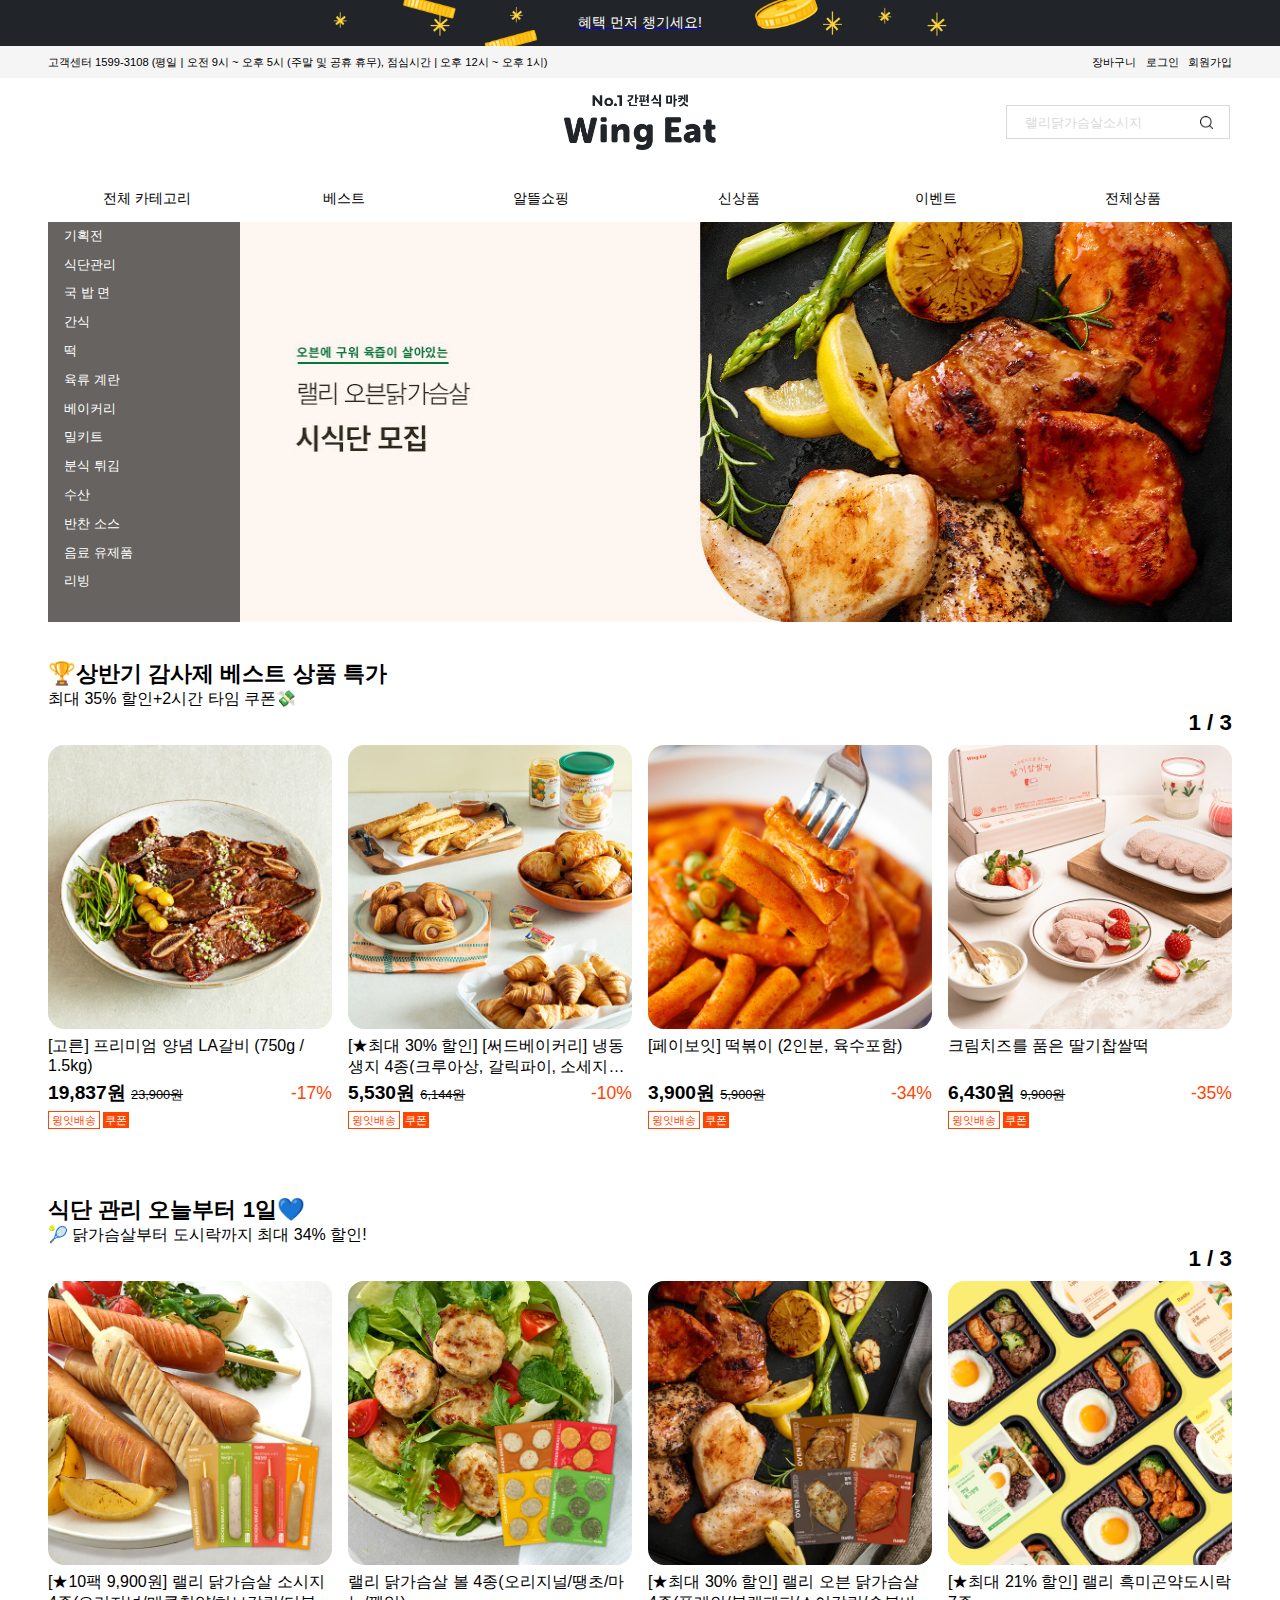
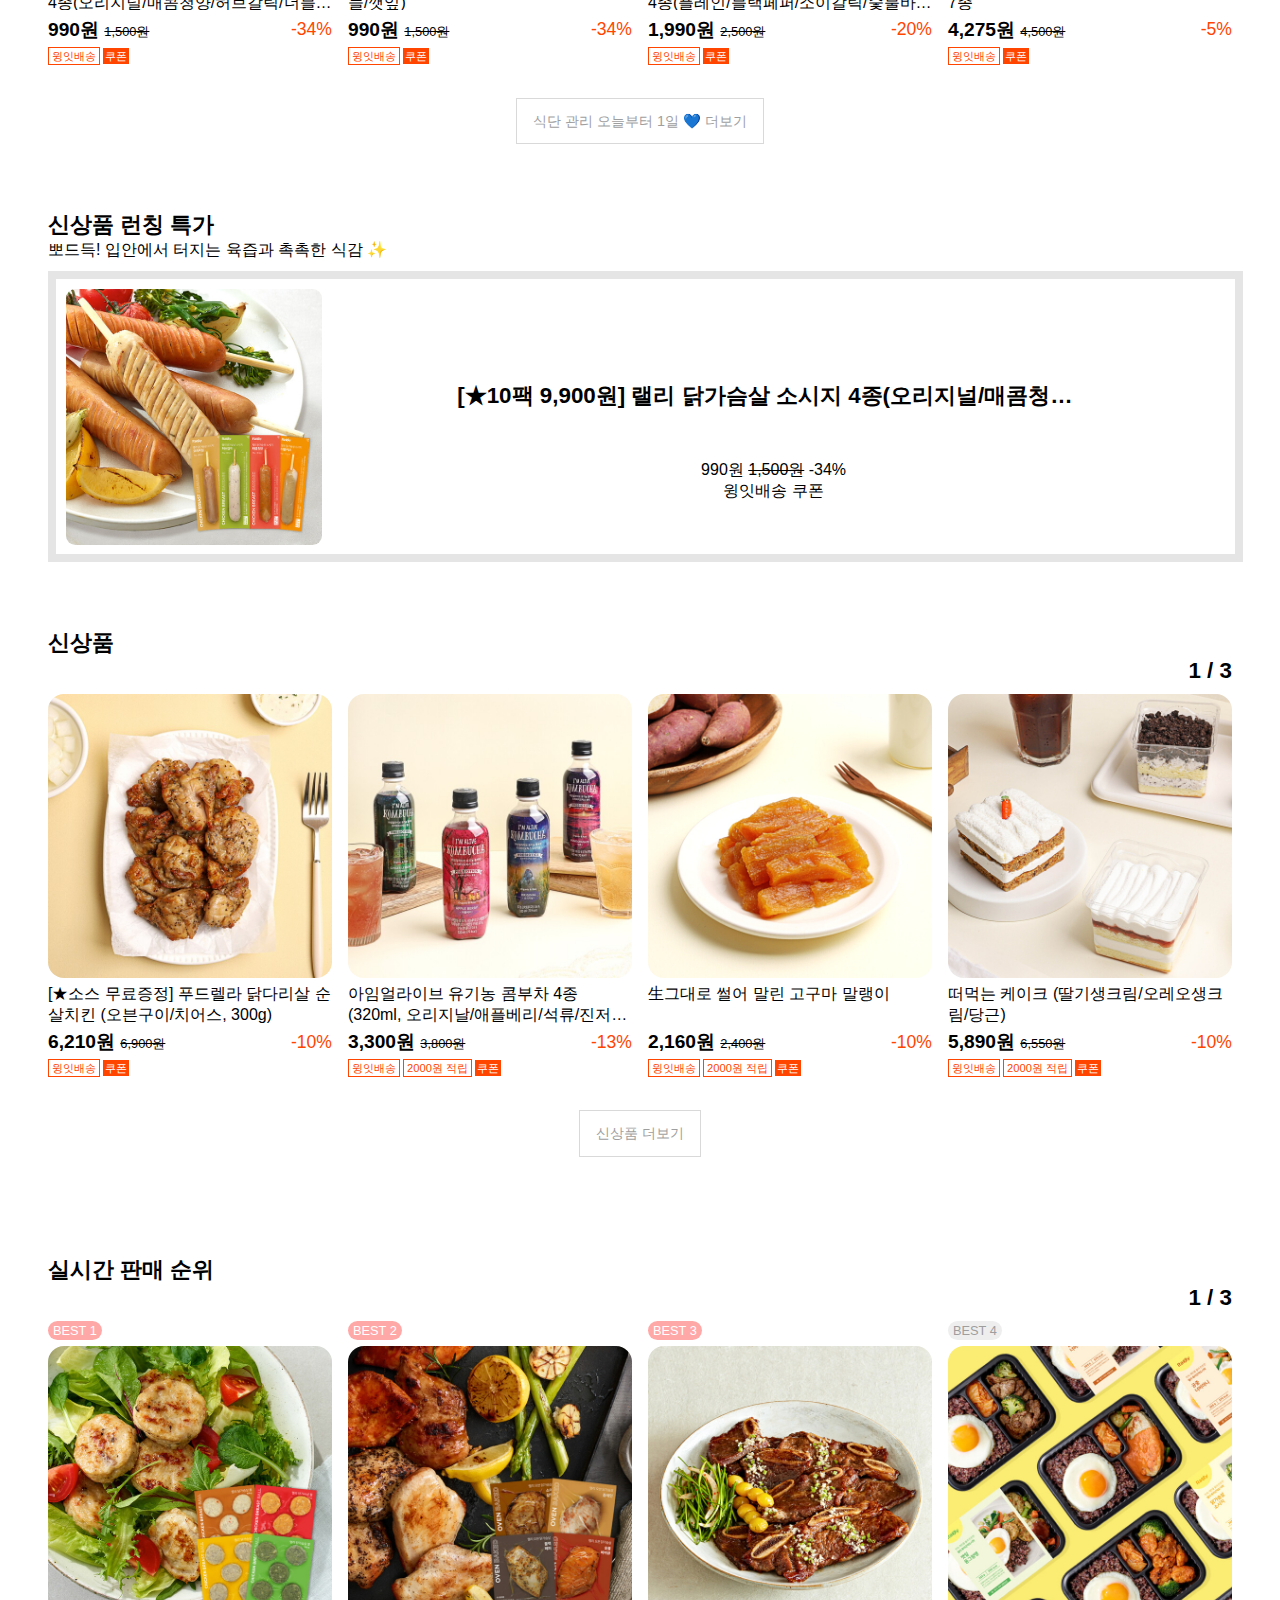
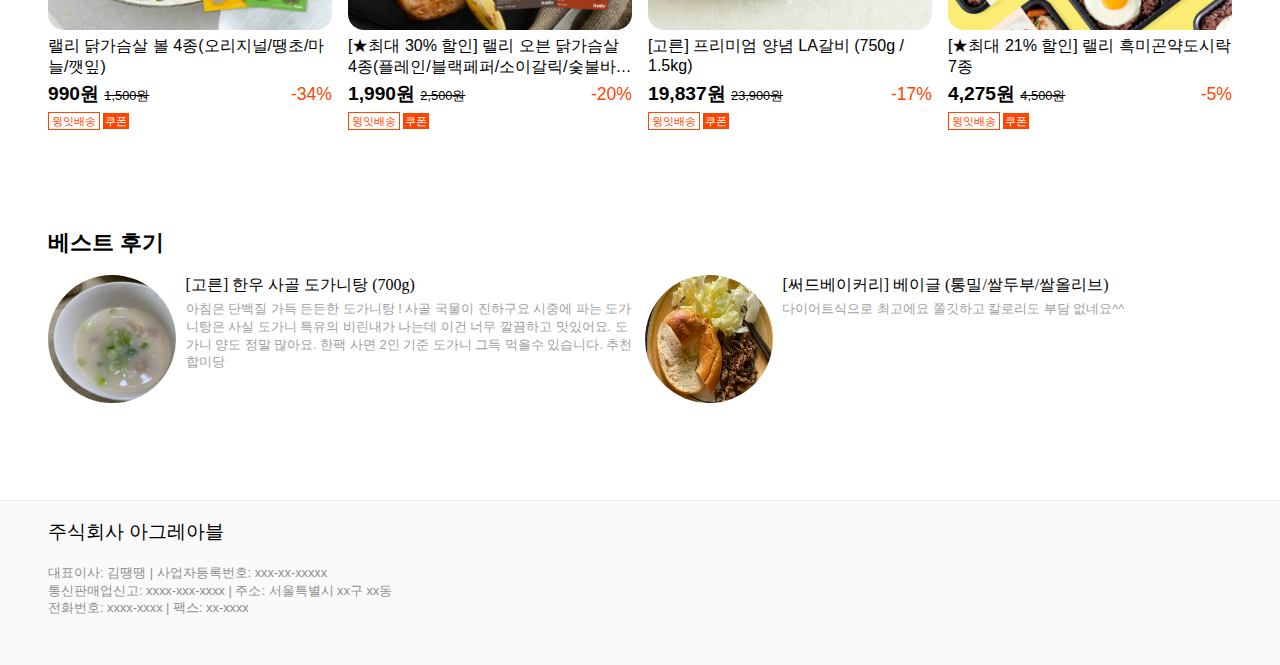
==== commit 2ee425a7: "add footer" ====
--- a/shopping/index.html
+++ b/shopping/index.html
@@ -1,432 +1,486 @@
 <!DOCTYPE html>
 <html>
-
-<head>
-  <title>윙잇 - No.1 간편식 마켓</title>
-  <link href="./static/css/app.css" rel="stylesheet">
-  <link href="./static/css/event-banner.css" rel="stylesheet">
-  <link href="./static/css/session-toolbar.css" rel="stylesheet">
-  <link href="./static/css/header.css" rel="stylesheet">
-  <link href="./static/css/navigator.css" rel="stylesheet">
-  <link href="./static/css/hamburger-menu.css" rel="stylesheet">
-  <link href="./static/css/carousel.css" rel="stylesheet">
-  <link href="./static/css/home-content.css" rel="stylesheet">
-  <link href="./static/css/divider.css" rel="stylesheet">
-</head>
-
-<body class="app">
-  <a href="#">
-    <div class="event-banner">
-      혜택 먼저 챙기세요!
+  <head>
+    <title>윙잇 - No.1 간편식 마켓</title>
+    <link href="./static/css/app.css" rel="stylesheet" />
+    <link href="./static/css/event-banner.css" rel="stylesheet" />
+    <link href="./static/css/session-toolbar.css" rel="stylesheet" />
+    <link href="./static/css/header.css" rel="stylesheet" />
+    <link href="./static/css/navigator.css" rel="stylesheet" />
+    <link href="./static/css/hamburger-menu.css" rel="stylesheet" />
+    <link href="./static/css/carousel.css" rel="stylesheet" />
+    <link href="./static/css/home-content.css" rel="stylesheet" />
+    <link href="./static/css/divider.css" rel="stylesheet" />
+    <link href="./static/css/footer.css" rel="stylesheet" />
+  </head>
+
+  <body class="app">
+    <a href="#">
+      <div class="event-banner">혜택 먼저 챙기세요!</div>
+    </a>
+
+    <div class="session-toolbar">
+      <div class="session-notice">
+        고객센터 1599-3108 (평일 | 오전 9시 ~ 오후 5시 (주말 및 공휴 휴무),
+        점심시간 | 오후 12시 ~ 오후 1시)
+      </div>
+      <div class="session-buttons">
+        <span> 장바구니 </span>&nbsp; <span> 로그인 </span>&nbsp;
+        <span> 회원가입 </span>
+      </div>
     </div>
-  </a>
-
-  <div class="session-toolbar">
-    <div class="session-notice">
-      고객센터 1599-3108 (평일 | 오전 9시 ~ 오후 5시 (주말 및 공휴 휴무), 점심시간 | 오후 12시 ~ 오후 1시)
+    <div class="app-header">
+      <div class="header-main-logo">
+        <img src="./static/assets/we_logo_center.png" />
+      </div>
+      <div class="header-search-input-wrapper">
+        <input placeholder="랠리닭가슴살소시지" />
+        <img src="./static/assets/search.png" />
+      </div>
     </div>
-    <div class="session-buttons">
-      <span>
-        장바구니
-      </span>&nbsp;
-      <span>
-        로그인
-      </span>&nbsp;
-      <span>
-        회원가입
-      </span>
-    </div>
-  </div>
-  <div class="app-header">
-    <div class="header-main-logo">
-      <img src="./static/assets/we_logo_center.png" />
-    </div>
-    <div class="header-search-input-wrapper">
-      <input placeholder="랠리닭가슴살소시지" />
-      <img src="./static/assets/search.png">
-    </div>
-  </div>
-  <nav class="navigator">
-    <div class="navigator-items">
-      <div class="navigator-item">전체 카테고리</div>
-      <div class="navigator-item">베스트</div>
-      <div class="navigator-item">알뜰쇼핑</div>
-      <div class="navigator-item">신상품</div>
-      <div class="navigator-item">이벤트</div>
-      <div class="navigator-item">전체상품</div>
-    </div>
-  </nav>
-  <nav class="hamburger-menu">
-    <div class="hamburger-items">
-      <div class="hamburger-item">기획전</div>
-      <div class="hamburger-item">식단관리</div>
-      <div class="hamburger-item">국 밥 면</div>
-      <div class="hamburger-item">간식</div>
-      <div class="hamburger-item">떡</div>
-      <div class="hamburger-item">육류 계란</div>
-      <div class="hamburger-item">베이커리</div>
-      <div class="hamburger-item">밀키트</div>
-      <div class="hamburger-item">분식 튀김</div>
-      <div class="hamburger-item">수산</div>
-      <div class="hamburger-item">반찬 소스</div>
-      <div class="hamburger-item">음료 유제품</div>
-      <div class="hamburger-item">리빙</div>
-    </div>
-  </nav>
-  <section id="carousel">
-    <figure>
-      <img src="static/assets/slide1.jpg" id="carousel-slide1" class="carousel-slide">
-      <img src="static/assets/slide2.jpg" id="carousel-slide2" class="carousel-slide">
-      <img src="static/assets/slide3.jpg" id="carousel-slide3" class="carousel-slide">
-    </figure>
-  </section>
-
-  <div class="divider-small"></div>
-
-  <section class="home-content">
-    <h2>🏆상반기 감사제 베스트 상품 특가</h2>
-    <h3>최대 35% 할인+2시간 타임 쿠폰💸</h3>
-    <h2 class="home-content-progress">1 / 3</h3>
-    <div class="item-cards">
-      <div class="item-card">
-        <img src="static/assets/item1.jpg" />
-        <div class="item-card-title">[고른] 프리미엄 양념 LA갈비 (750g / 1.5kg)</div>
-        <div class="item-card-price">
-          <span class="item-card-price-offer">
-            19,837원
-            <strike class="item-card-price-original">23,900원</strike>
-          </span>
-          <span class="item-card-price-discount">-17%</span>
-        </div>
-        <div class="item-card-footer">
-          <span class="item-card-delivery">윙잇배송</span>
-          <span class="item-card-coupon">쿠폰</span>
-        </div>
-      </div>
-      <div class="item-card">
-        <img src="static/assets/item2.jpg" />
-        <div class="item-card-title">[★최대 30% 할인] [써드베이커리] 냉동생지 4종(크루아상, 갈릭파이, 소세지롤, AOP뺑오쇼콜라)</div>
-        <div class="item-card-price">
-          <span class="item-card-price-offer">
-            5,530원
-            <strike class="item-card-price-original">6,144원</strike>
-          </span>
-          <span class="item-card-price-discount">-10%</span>
-        </div>
-        <div class="item-card-footer">
-          <span class="item-card-delivery">윙잇배송</span>
-          <span class="item-card-coupon">쿠폰</span>
-        </div>
-      </div>
-      <div class="item-card">
-        <img src="static/assets/item3.jpg" />
-        <div class="item-card-title">[페이보잇] 떡볶이 (2인분, 육수포함)</div>
-        <div class="item-card-price">
-          <span class="item-card-price-offer">
-            3,900원
-            <strike class="item-card-price-original">5,900원</strike>
-          </span>
-          <span class="item-card-price-discount">-34%</span>
-        </div>
-        <div class="item-card-footer">
-          <span class="item-card-delivery">윙잇배송</span>
-          <span class="item-card-coupon">쿠폰</span>
-        </div>
-      </div>
-      <div class="item-card">
-        <img src="static/assets/item4.jpeg" />
-        <div class="item-card-title">크림치즈를 품은 딸기찹쌀떡</div>
-        <div class="item-card-price">
-          <span class="item-card-price-offer">
-            6,430원
-            <strike class="item-card-price-original">9,900원</strike>
-          </span>
-          <span class="item-card-price-discount">-35%</span>
-        </div>
-        <div class="item-card-footer">
-          <span class="item-card-delivery">윙잇배송</span>
-          <span class="item-card-coupon">쿠폰</span>
-        </div>
-      </div>
-    </div>
-  </section>
-  
-  <div class="divider-midium"></div>
-
-  <section class="home-content">
-    <h2>식단 관리 오늘부터 1일💙</h2>
-    <h3>🎾 닭가슴살부터 도시락까지 최대 34% 할인!</h3>
-    <h2 class="home-content-progress">1 / 3</h3>
-    <div class="item-cards">
-      <div class="item-card">
+    <nav class="navigator">
+      <div class="navigator-items">
+        <div class="navigator-item">전체 카테고리</div>
+        <div class="navigator-item">베스트</div>
+        <div class="navigator-item">알뜰쇼핑</div>
+        <div class="navigator-item">신상품</div>
+        <div class="navigator-item">이벤트</div>
+        <div class="navigator-item">전체상품</div>
+      </div>
+    </nav>
+    <nav class="hamburger-menu">
+      <div class="hamburger-items">
+        <div class="hamburger-item">기획전</div>
+        <div class="hamburger-item">식단관리</div>
+        <div class="hamburger-item">국 밥 면</div>
+        <div class="hamburger-item">간식</div>
+        <div class="hamburger-item">떡</div>
+        <div class="hamburger-item">육류 계란</div>
+        <div class="hamburger-item">베이커리</div>
+        <div class="hamburger-item">밀키트</div>
+        <div class="hamburger-item">분식 튀김</div>
+        <div class="hamburger-item">수산</div>
+        <div class="hamburger-item">반찬 소스</div>
+        <div class="hamburger-item">음료 유제품</div>
+        <div class="hamburger-item">리빙</div>
+      </div>
+    </nav>
+    <section id="carousel">
+      <figure>
+        <img
+          src="static/assets/slide1.jpg"
+          id="carousel-slide1"
+          class="carousel-slide"
+        />
+        <img
+          src="static/assets/slide2.jpg"
+          id="carousel-slide2"
+          class="carousel-slide"
+        />
+        <img
+          src="static/assets/slide3.jpg"
+          id="carousel-slide3"
+          class="carousel-slide"
+        />
+      </figure>
+    </section>
+
+    <div class="divider-small"></div>
+
+    <section class="home-content">
+      <h2>🏆상반기 감사제 베스트 상품 특가</h2>
+      <h3>최대 35% 할인+2시간 타임 쿠폰💸</h3>
+      <h2 class="home-content-progress">1 / 3</h2>
+      <div class="item-cards">
+        <div class="item-card">
+          <img src="static/assets/item1.jpg" />
+          <div class="item-card-title">
+            [고른] 프리미엄 양념 LA갈비 (750g / 1.5kg)
+          </div>
+          <div class="item-card-price">
+            <span class="item-card-price-offer">
+              19,837원
+              <strike class="item-card-price-original">23,900원</strike>
+            </span>
+            <span class="item-card-price-discount">-17%</span>
+          </div>
+          <div class="item-card-footer">
+            <span class="item-card-delivery">윙잇배송</span>
+            <span class="item-card-coupon">쿠폰</span>
+          </div>
+        </div>
+        <div class="item-card">
+          <img src="static/assets/item2.jpg" />
+          <div class="item-card-title">
+            [★최대 30% 할인] [써드베이커리] 냉동생지 4종(크루아상, 갈릭파이,
+            소세지롤, AOP뺑오쇼콜라)
+          </div>
+          <div class="item-card-price">
+            <span class="item-card-price-offer">
+              5,530원
+              <strike class="item-card-price-original">6,144원</strike>
+            </span>
+            <span class="item-card-price-discount">-10%</span>
+          </div>
+          <div class="item-card-footer">
+            <span class="item-card-delivery">윙잇배송</span>
+            <span class="item-card-coupon">쿠폰</span>
+          </div>
+        </div>
+        <div class="item-card">
+          <img src="static/assets/item3.jpg" />
+          <div class="item-card-title">[페이보잇] 떡볶이 (2인분, 육수포함)</div>
+          <div class="item-card-price">
+            <span class="item-card-price-offer">
+              3,900원
+              <strike class="item-card-price-original">5,900원</strike>
+            </span>
+            <span class="item-card-price-discount">-34%</span>
+          </div>
+          <div class="item-card-footer">
+            <span class="item-card-delivery">윙잇배송</span>
+            <span class="item-card-coupon">쿠폰</span>
+          </div>
+        </div>
+        <div class="item-card">
+          <img src="static/assets/item4.jpeg" />
+          <div class="item-card-title">크림치즈를 품은 딸기찹쌀떡</div>
+          <div class="item-card-price">
+            <span class="item-card-price-offer">
+              6,430원
+              <strike class="item-card-price-original">9,900원</strike>
+            </span>
+            <span class="item-card-price-discount">-35%</span>
+          </div>
+          <div class="item-card-footer">
+            <span class="item-card-delivery">윙잇배송</span>
+            <span class="item-card-coupon">쿠폰</span>
+          </div>
+        </div>
+      </div>
+    </section>
+
+    <div class="divider-midium"></div>
+
+    <section class="home-content">
+      <h2>식단 관리 오늘부터 1일💙</h2>
+      <h3>🎾 닭가슴살부터 도시락까지 최대 34% 할인!</h3>
+      <h2 class="home-content-progress">1 / 3</h2>
+      <div class="item-cards">
+        <div class="item-card">
+          <img src="static/assets/diet1.jpg" />
+          <div class="item-card-title">
+            [★10팩 9,900원] 랠리 닭가슴살 소시지
+            4종(오리지널/매콤청양/허브갈릭/더블치즈)
+          </div>
+          <div class="item-card-price">
+            <span class="item-card-price-offer">
+              990원
+              <strike class="item-card-price-original">1,500원</strike>
+            </span>
+            <span class="item-card-price-discount">-34%</span>
+          </div>
+          <div class="item-card-footer">
+            <span class="item-card-delivery">윙잇배송</span>
+            <span class="item-card-coupon">쿠폰</span>
+          </div>
+        </div>
+        <div class="item-card">
+          <img src="static/assets/diet2.jpg" />
+          <div class="item-card-title">
+            랠리 닭가슴살 볼 4종(오리지널/땡초/마늘/깻잎)
+          </div>
+          <div class="item-card-price">
+            <span class="item-card-price-offer">
+              990원
+              <strike class="item-card-price-original">1,500원</strike>
+            </span>
+            <span class="item-card-price-discount">-34%</span>
+          </div>
+          <div class="item-card-footer">
+            <span class="item-card-delivery">윙잇배송</span>
+            <span class="item-card-coupon">쿠폰</span>
+          </div>
+        </div>
+        <div class="item-card">
+          <img src="static/assets/diet3.jpg" />
+          <div class="item-card-title">
+            [★최대 30% 할인] 랠리 오븐 닭가슴살
+            4종(플레인/블랙페퍼/소이갈릭/숯불바비큐)
+          </div>
+          <div class="item-card-price">
+            <span class="item-card-price-offer">
+              1,990원
+              <strike class="item-card-price-original">2,500원</strike>
+            </span>
+            <span class="item-card-price-discount">-20%</span>
+          </div>
+          <div class="item-card-footer">
+            <span class="item-card-delivery">윙잇배송</span>
+            <span class="item-card-coupon">쿠폰</span>
+          </div>
+        </div>
+        <div class="item-card">
+          <img src="static/assets/diet4.jpg" />
+          <div class="item-card-title">
+            [★최대 21% 할인] 랠리 흑미곤약도시락 7종
+          </div>
+          <div class="item-card-price">
+            <span class="item-card-price-offer">
+              4,275원
+              <strike class="item-card-price-original">4,500원</strike>
+            </span>
+            <span class="item-card-price-discount">-5%</span>
+          </div>
+          <div class="item-card-footer">
+            <span class="item-card-delivery">윙잇배송</span>
+            <span class="item-card-coupon">쿠폰</span>
+          </div>
+        </div>
+      </div>
+      <div class="divider-small"></div>
+      <a href="#" class="home-content-button-wrapper">
+        <div class="home-content-more-btn">
+          식단 관리 오늘부터 1일 💙 더보기
+        </div>
+      </a>
+    </section>
+
+    <div class="divider-midium"></div>
+
+    <section class="home-content">
+      <h2>신상품 런칭 특가</h2>
+      <h3>뽀드득! 입안에서 터지는 육즙과 촉촉한 식감 ✨</h3>
+      <div class="single-item">
         <img src="static/assets/diet1.jpg" />
-        <div class="item-card-title">[★10팩 9,900원] 랠리 닭가슴살 소시지 4종(오리지널/매콤청양/허브갈릭/더블치즈)</div>
-        <div class="item-card-price">
-          <span class="item-card-price-offer">
-            990원
-            <strike class="item-card-price-original">1,500원</strike>
-          </span>
-          <span class="item-card-price-discount">-34%</span>
-        </div>
-        <div class="item-card-footer">
-          <span class="item-card-delivery">윙잇배송</span>
-          <span class="item-card-coupon">쿠폰</span>
-        </div>
-      </div>
-      <div class="item-card">
-        <img src="static/assets/diet2.jpg" />
-        <div class="item-card-title">랠리 닭가슴살 볼 4종(오리지널/땡초/마늘/깻잎)</div>
-        <div class="item-card-price">
-          <span class="item-card-price-offer">
-            990원
-            <strike class="item-card-price-original">1,500원</strike>
-          </span>
-          <span class="item-card-price-discount">-34%</span>
-        </div>
-        <div class="item-card-footer">
-          <span class="item-card-delivery">윙잇배송</span>
-          <span class="item-card-coupon">쿠폰</span>
-        </div>
-      </div>
-      <div class="item-card">
-        <img src="static/assets/diet3.jpg" />
-        <div class="item-card-title">[★최대 30% 할인] 랠리 오븐 닭가슴살 4종(플레인/블랙페퍼/소이갈릭/숯불바비큐)</div>
-        <div class="item-card-price">
-          <span class="item-card-price-offer">
-            1,990원
-            <strike class="item-card-price-original">2,500원</strike>
-          </span>
-          <span class="item-card-price-discount">-20%</span>
-        </div>
-        <div class="item-card-footer">
-          <span class="item-card-delivery">윙잇배송</span>
-          <span class="item-card-coupon">쿠폰</span>
-        </div>
-      </div>
-      <div class="item-card">
-        <img src="static/assets/diet4.jpg" />
-        <div class="item-card-title">[★최대 21% 할인] 랠리 흑미곤약도시락 7종</div>
-        <div class="item-card-price">
-          <span class="item-card-price-offer">
-            4,275원
-            <strike class="item-card-price-original">4,500원</strike>
-          </span>
-          <span class="item-card-price-discount">-5%</span>
-        </div>
-        <div class="item-card-footer">
-          <span class="item-card-delivery">윙잇배송</span>
-          <span class="item-card-coupon">쿠폰</span>
-        </div>
-      </div>
-    </div>
-    <div class="divider-small"></div>
-    <a href="#" class="home-content-button-wrapper">
-      <div class="home-content-more-btn">
-        식단 관리 오늘부터 1일 💙 더보기
-      </div>
-    </a>
-  </section>
-
-  <div class="divider-midium"></div>
-
-  <section class="home-content">
-    <h2>신상품 런칭 특가</h2>
-    <h3>뽀드득! 입안에서 터지는 육즙과 촉촉한 식감 ✨</h3>
-    <div class="single-item">
-      <img src="static/assets/diet1.jpg" />
-      <div class="single-item-info-wrapper">
-        <div class="single-item-info">
-          <div class="single-item-title">[★10팩 9,900원] 랠리 닭가슴살 소시지 4종(오리지널/매콤청양/허브갈릭/더블치즈)</div>
-        <div class="single-item-price">
-          <span class="single-item-price-offer">
-            990원
-            <strike class="single-item-price-original">1,500원</strike>
-          </span>
-          <span class="single-item-price-discount">-34%</span>
-        </div>
-        <div class="single-item-footer">
-          <span class="single-item-delivery">윙잇배송</span>
-          <span class="single-item-coupon">쿠폰</span>
-        </div>
-      </div>
-    </div>
-  </section>
-
-  <div class="divider-midium"></div>
-
-  <section class="home-content">
-    <h2>신상품</h2>
-    <h2 class="home-content-progress">1 / 3</h3>
-    <div class="item-cards">
-      <div class="item-card">
-        <img src="static/assets/new1.jpg" />
-        <div class="item-card-title">[★소스 무료증정] 푸드렐라 닭다리살 순살치킨 (오븐구이/치어스, 300g)</div>
-        <div class="item-card-price">
-          <span class="item-card-price-offer">
-            6,210원
-            <strike class="item-card-price-original">6,900원</strike>
-          </span>
-          <span class="item-card-price-discount">-10%</span>
-        </div>
-        <div class="item-card-footer">
-          <span class="item-card-delivery">윙잇배송</span>
-          <span class="item-card-coupon">쿠폰</span>
-        </div>
-      </div>
-      <div class="item-card">
-        <img src="static/assets/new2.jpg" />
-        <div class="item-card-title">아임얼라이브 유기농 콤부차 4종 (320ml, 오리지날/애플베리/석류/진저레몬)</div>
-        <div class="item-card-price">
-          <span class="item-card-price-offer">
-            3,300원
-            <strike class="item-card-price-original">3,800원</strike>
-          </span>
-          <span class="item-card-price-discount">-13%</span>
-        </div>
-        <div class="item-card-footer">
-          <span class="item-card-delivery">윙잇배송</span>
-          <span class="item-card-delivery">2000원 적립</span>
-          <span class="item-card-coupon">쿠폰</span>
-        </div>
-      </div>
-      <div class="item-card">
-        <img src="static/assets/new3.jpeg" />
-        <div class="item-card-title">生그대로 썰어 말린 고구마 말랭이</div>
-        <div class="item-card-price">
-          <span class="item-card-price-offer">
-            2,160원
-            <strike class="item-card-price-original">2,400원</strike>
-          </span>
-          <span class="item-card-price-discount">-10%</span>
-        </div>
-        <div class="item-card-footer">
-          <span class="item-card-delivery">윙잇배송</span>
-          <span class="item-card-delivery">2000원 적립</span>
-          <span class="item-card-coupon">쿠폰</span>
-        </div>
-      </div>
-      <div class="item-card">
-        <img src="static/assets/new4.jpg" />
-        <div class="item-card-title">떠먹는 케이크 (딸기생크림/오레오생크림/당근)</div>
-        <div class="item-card-price">
-          <span class="item-card-price-offer">
-            5,890원
-            <strike class="item-card-price-original">6,550원</strike>
-          </span>
-          <span class="item-card-price-discount">-10%</span>
-        </div>
-        <div class="item-card-footer">
-          <span class="item-card-delivery">윙잇배송</span>
-          <span class="item-card-delivery">2000원 적립</span>
-          <span class="item-card-coupon">쿠폰</span>
-        </div>
-      </div>
-    </div>
-    <div class="divider-small"></div>
-    <a href="#" class="home-content-button-wrapper">
-      <div class="home-content-more-btn">
-        신상품 더보기
-      </div>
-    </a>
-  </section>
-
-  <div class="divider-large"></div>
-
-  <section class="home-content">
-    <h2>실시간 판매 순위</h2>
-    <h2 class="home-content-progress">1 / 3</h3>
-    <div class="item-cards">
-      <div class="item-card">
-        <span class="best accent">BEST 1</span>
-        <img src="static/assets/diet2.jpg" />
-        <div class="item-card-title">랠리 닭가슴살 볼 4종(오리지널/땡초/마늘/깻잎)</div>
-        <div class="item-card-price">
-          <span class="item-card-price-offer">
-            990원
-            <strike class="item-card-price-original">1,500원</strike>
-          </span>
-          <span class="item-card-price-discount">-34%</span>
-        </div>
-        <div class="item-card-footer">
-          <span class="item-card-delivery">윙잇배송</span>
-          <span class="item-card-coupon">쿠폰</span>
-        </div>
-      </div>
-      <div class="item-card">
-        <span class="best accent">BEST 2</span>
-        <img src="static/assets/diet3.jpg" />
-        <div class="item-card-title">[★최대 30% 할인] 랠리 오븐 닭가슴살 4종(플레인/블랙페퍼/소이갈릭/숯불바비큐)</div>
-        <div class="item-card-price">
-          <span class="item-card-price-offer">
-            1,990원
-            <strike class="item-card-price-original">2,500원</strike>
-          </span>
-          <span class="item-card-price-discount">-20%</span>
-        </div>
-        <div class="item-card-footer">
-          <span class="item-card-delivery">윙잇배송</span>
-          <span class="item-card-coupon">쿠폰</span>
-        </div>
-      </div>
-      <div class="item-card">
-        <span class="best accent">BEST 3</span>
-        <img src="static/assets/item1.jpg" />
-        <div class="item-card-title">[고른] 프리미엄 양념 LA갈비 (750g / 1.5kg)</div>
-        <div class="item-card-price">
-          <span class="item-card-price-offer">
-            19,837원
-            <strike class="item-card-price-original">23,900원</strike>
-          </span>
-          <span class="item-card-price-discount">-17%</span>
-        </div>
-        <div class="item-card-footer">
-          <span class="item-card-delivery">윙잇배송</span>
-          <span class="item-card-coupon">쿠폰</span>
-        </div>
-      </div>
-      <div class="item-card">
-        <span class="best">BEST 4</span>
-        <img src="static/assets/diet4.jpg" />
-        <div class="item-card-title">[★최대 21% 할인] 랠리 흑미곤약도시락 7종</div>
-        <div class="item-card-price">
-          <span class="item-card-price-offer">
-            4,275원
-            <strike class="item-card-price-original">4,500원</strike>
-          </span>
-          <span class="item-card-price-discount">-5%</span>
-        </div>
-        <div class="item-card-footer">
-          <span class="item-card-delivery">윙잇배송</span>
-          <span class="item-card-coupon">쿠폰</span>
-        </div>
-      </div>
-    </div>
-  </section>
-  
-  <div class="divider-large"></div>
-
-  <section class="home-content">
-    <h2>베스트 후기</h2>
-    <div class="divider-xsmall"></div>
-    <div class="review-items">
-      <div class="review-item">
-        <img src="static/assets/review1.jpeg" />
-        <div class="review-infos">
-          <div class="review-title">[고른] 한우 사골 도가니탕 (700g)</div>
-          <div class="review-content">아침은 단백질 가득 든든한 도가니탕 ! 사골 국물이 진하구요 시중에 파는 도가니탕은 사실 도가니 특유의 비린내가 나는데 이건 너무 깔끔하고 맛있어요. 도가니 양도 정말 많아요. 한팩 사면 2인 기준 도가니 그득 먹을수 있습니다. 추천합미당</div>
-        </div>
-      </div>
-      <div class="review-item">
-        <img src="static/assets/review2.jpeg" />
-        <div class="review-infos">
-          <div class="review-title">[써드베이커리] 베이글 (통밀/쌀두부/쌀올리브)</div>
-          <div class="review-content">다이어트식으로 최고에요 쫄깃하고 칼로리도 부담 없네요^^</div>
-        </div>
-      </div>
-    </div>
-  </section>
-
-  <div class="divider-large"></div>
-</body>
-
-</html>+        <div class="single-item-info-wrapper">
+          <div class="single-item-info">
+            <div class="single-item-title">
+              [★10팩 9,900원] 랠리 닭가슴살 소시지
+              4종(오리지널/매콤청양/허브갈릭/더블치즈)
+            </div>
+          </div>
+          <div class="single-item-price">
+            <span class="single-item-price-offer">
+              990원
+              <strike class="single-item-price-original">1,500원</strike>
+            </span>
+            <span class="single-item-price-discount">-34%</span>
+          </div>
+          <div class="single-item-footer">
+            <span class="single-item-delivery">윙잇배송</span>
+            <span class="single-item-coupon">쿠폰</span>
+          </div>
+        </div>
+      </div>
+    </section>
+
+    <div class="divider-midium"></div>
+
+    <section class="home-content">
+      <h2>신상품</h2>
+      <h2 class="home-content-progress">1 / 3</h2>
+      <div class="item-cards">
+        <div class="item-card">
+          <img src="static/assets/new1.jpg" />
+          <div class="item-card-title">
+            [★소스 무료증정] 푸드렐라 닭다리살 순살치킨 (오븐구이/치어스, 300g)
+          </div>
+          <div class="item-card-price">
+            <span class="item-card-price-offer">
+              6,210원
+              <strike class="item-card-price-original">6,900원</strike>
+            </span>
+            <span class="item-card-price-discount">-10%</span>
+          </div>
+          <div class="item-card-footer">
+            <span class="item-card-delivery">윙잇배송</span>
+            <span class="item-card-coupon">쿠폰</span>
+          </div>
+        </div>
+        <div class="item-card">
+          <img src="static/assets/new2.jpg" />
+          <div class="item-card-title">
+            아임얼라이브 유기농 콤부차 4종 (320ml,
+            오리지날/애플베리/석류/진저레몬)
+          </div>
+          <div class="item-card-price">
+            <span class="item-card-price-offer">
+              3,300원
+              <strike class="item-card-price-original">3,800원</strike>
+            </span>
+            <span class="item-card-price-discount">-13%</span>
+          </div>
+          <div class="item-card-footer">
+            <span class="item-card-delivery">윙잇배송</span>
+            <span class="item-card-delivery">2000원 적립</span>
+            <span class="item-card-coupon">쿠폰</span>
+          </div>
+        </div>
+        <div class="item-card">
+          <img src="static/assets/new3.jpeg" />
+          <div class="item-card-title">生그대로 썰어 말린 고구마 말랭이</div>
+          <div class="item-card-price">
+            <span class="item-card-price-offer">
+              2,160원
+              <strike class="item-card-price-original">2,400원</strike>
+            </span>
+            <span class="item-card-price-discount">-10%</span>
+          </div>
+          <div class="item-card-footer">
+            <span class="item-card-delivery">윙잇배송</span>
+            <span class="item-card-delivery">2000원 적립</span>
+            <span class="item-card-coupon">쿠폰</span>
+          </div>
+        </div>
+        <div class="item-card">
+          <img src="static/assets/new4.jpg" />
+          <div class="item-card-title">
+            떠먹는 케이크 (딸기생크림/오레오생크림/당근)
+          </div>
+          <div class="item-card-price">
+            <span class="item-card-price-offer">
+              5,890원
+              <strike class="item-card-price-original">6,550원</strike>
+            </span>
+            <span class="item-card-price-discount">-10%</span>
+          </div>
+          <div class="item-card-footer">
+            <span class="item-card-delivery">윙잇배송</span>
+            <span class="item-card-delivery">2000원 적립</span>
+            <span class="item-card-coupon">쿠폰</span>
+          </div>
+        </div>
+      </div>
+      <div class="divider-small"></div>
+      <a href="#" class="home-content-button-wrapper">
+        <div class="home-content-more-btn">신상품 더보기</div>
+      </a>
+    </section>
+
+    <div class="divider-large"></div>
+
+    <section class="home-content">
+      <h2>실시간 판매 순위</h2>
+      <h2 class="home-content-progress">1 / 3</h2>
+      <div class="item-cards">
+        <div class="item-card">
+          <span class="best accent">BEST 1</span>
+          <img src="static/assets/diet2.jpg" />
+          <div class="item-card-title">
+            랠리 닭가슴살 볼 4종(오리지널/땡초/마늘/깻잎)
+          </div>
+          <div class="item-card-price">
+            <span class="item-card-price-offer">
+              990원
+              <strike class="item-card-price-original">1,500원</strike>
+            </span>
+            <span class="item-card-price-discount">-34%</span>
+          </div>
+          <div class="item-card-footer">
+            <span class="item-card-delivery">윙잇배송</span>
+            <span class="item-card-coupon">쿠폰</span>
+          </div>
+        </div>
+        <div class="item-card">
+          <span class="best accent">BEST 2</span>
+          <img src="static/assets/diet3.jpg" />
+          <div class="item-card-title">
+            [★최대 30% 할인] 랠리 오븐 닭가슴살
+            4종(플레인/블랙페퍼/소이갈릭/숯불바비큐)
+          </div>
+          <div class="item-card-price">
+            <span class="item-card-price-offer">
+              1,990원
+              <strike class="item-card-price-original">2,500원</strike>
+            </span>
+            <span class="item-card-price-discount">-20%</span>
+          </div>
+          <div class="item-card-footer">
+            <span class="item-card-delivery">윙잇배송</span>
+            <span class="item-card-coupon">쿠폰</span>
+          </div>
+        </div>
+        <div class="item-card">
+          <span class="best accent">BEST 3</span>
+          <img src="static/assets/item1.jpg" />
+          <div class="item-card-title">
+            [고른] 프리미엄 양념 LA갈비 (750g / 1.5kg)
+          </div>
+          <div class="item-card-price">
+            <span class="item-card-price-offer">
+              19,837원
+              <strike class="item-card-price-original">23,900원</strike>
+            </span>
+            <span class="item-card-price-discount">-17%</span>
+          </div>
+          <div class="item-card-footer">
+            <span class="item-card-delivery">윙잇배송</span>
+            <span class="item-card-coupon">쿠폰</span>
+          </div>
+        </div>
+        <div class="item-card">
+          <span class="best">BEST 4</span>
+          <img src="static/assets/diet4.jpg" />
+          <div class="item-card-title">
+            [★최대 21% 할인] 랠리 흑미곤약도시락 7종
+          </div>
+          <div class="item-card-price">
+            <span class="item-card-price-offer">
+              4,275원
+              <strike class="item-card-price-original">4,500원</strike>
+            </span>
+            <span class="item-card-price-discount">-5%</span>
+          </div>
+          <div class="item-card-footer">
+            <span class="item-card-delivery">윙잇배송</span>
+            <span class="item-card-coupon">쿠폰</span>
+          </div>
+        </div>
+      </div>
+    </section>
+
+    <div class="divider-large"></div>
+
+    <section class="home-content">
+      <h2>베스트 후기</h2>
+      <div class="divider-xsmall"></div>
+      <div class="review-items">
+        <div class="review-item">
+          <img src="static/assets/review1.jpeg" />
+          <div class="review-infos">
+            <div class="review-title">[고른] 한우 사골 도가니탕 (700g)</div>
+            <div class="review-content">
+              아침은 단백질 가득 든든한 도가니탕 ! 사골 국물이 진하구요 시중에
+              파는 도가니탕은 사실 도가니 특유의 비린내가 나는데 이건 너무
+              깔끔하고 맛있어요. 도가니 양도 정말 많아요. 한팩 사면 2인 기준
+              도가니 그득 먹을수 있습니다. 추천합미당
+            </div>
+          </div>
+        </div>
+        <div class="review-item">
+          <img src="static/assets/review2.jpeg" />
+          <div class="review-infos">
+            <div class="review-title">
+              [써드베이커리] 베이글 (통밀/쌀두부/쌀올리브)
+            </div>
+            <div class="review-content">
+              다이어트식으로 최고에요 쫄깃하고 칼로리도 부담 없네요^^
+            </div>
+          </div>
+        </div>
+      </div>
+    </section>
+
+    <div class="divider-large"></div>
+
+    <footer class="footer">
+      <h3 class="company-name">주식회사 아그레아블</h3>
+      <div class="company-infos">
+        <div>대표이사: 김땡땡 | 사업자등록번호: xxx-xx-xxxxx</div>
+        <div>통신판매업신고: xxxx-xxx-xxxx | 주소: 서울특별시 xx구 xx동</div>
+        <div>전화번호: xxxx-xxxx | 팩스: xx-xxxx</div>
+      </div>
+    </footer>
+  </body>
+</html>
--- a/shopping/static/css/home-content.css
+++ b/shopping/static/css/home-content.css
@@ -265,7 +265,6 @@
   width: 100%;
   font-size: 1rem;
   font-family: Montserrat,Apple SD Gothic Neo,-apple-system,BlinkMacSystemFont,NanumBarunGothic,Malgun Gothic;
-  padding-right: 1.1rem;
   overflow: hidden;
   text-overflow: ellipsis;
   display: -webkit-box;
--- a/shopping/static/css/footer.css
+++ b/shopping/static/css/footer.css
@@ -0,0 +1,18 @@
+
+footer {
+  padding-left: 3rem;
+  padding-right: 3rem;
+  background-color: #fafafa;
+  border-top: 1px solid #eee;
+  padding-bottom: 3rem;
+}
+
+footer .company-name {
+  font-weight: 300;
+}
+
+footer .company-infos {
+  font-size: 0.8rem;
+  line-height: 1.1rem;
+  color: #8e8e8e;
+}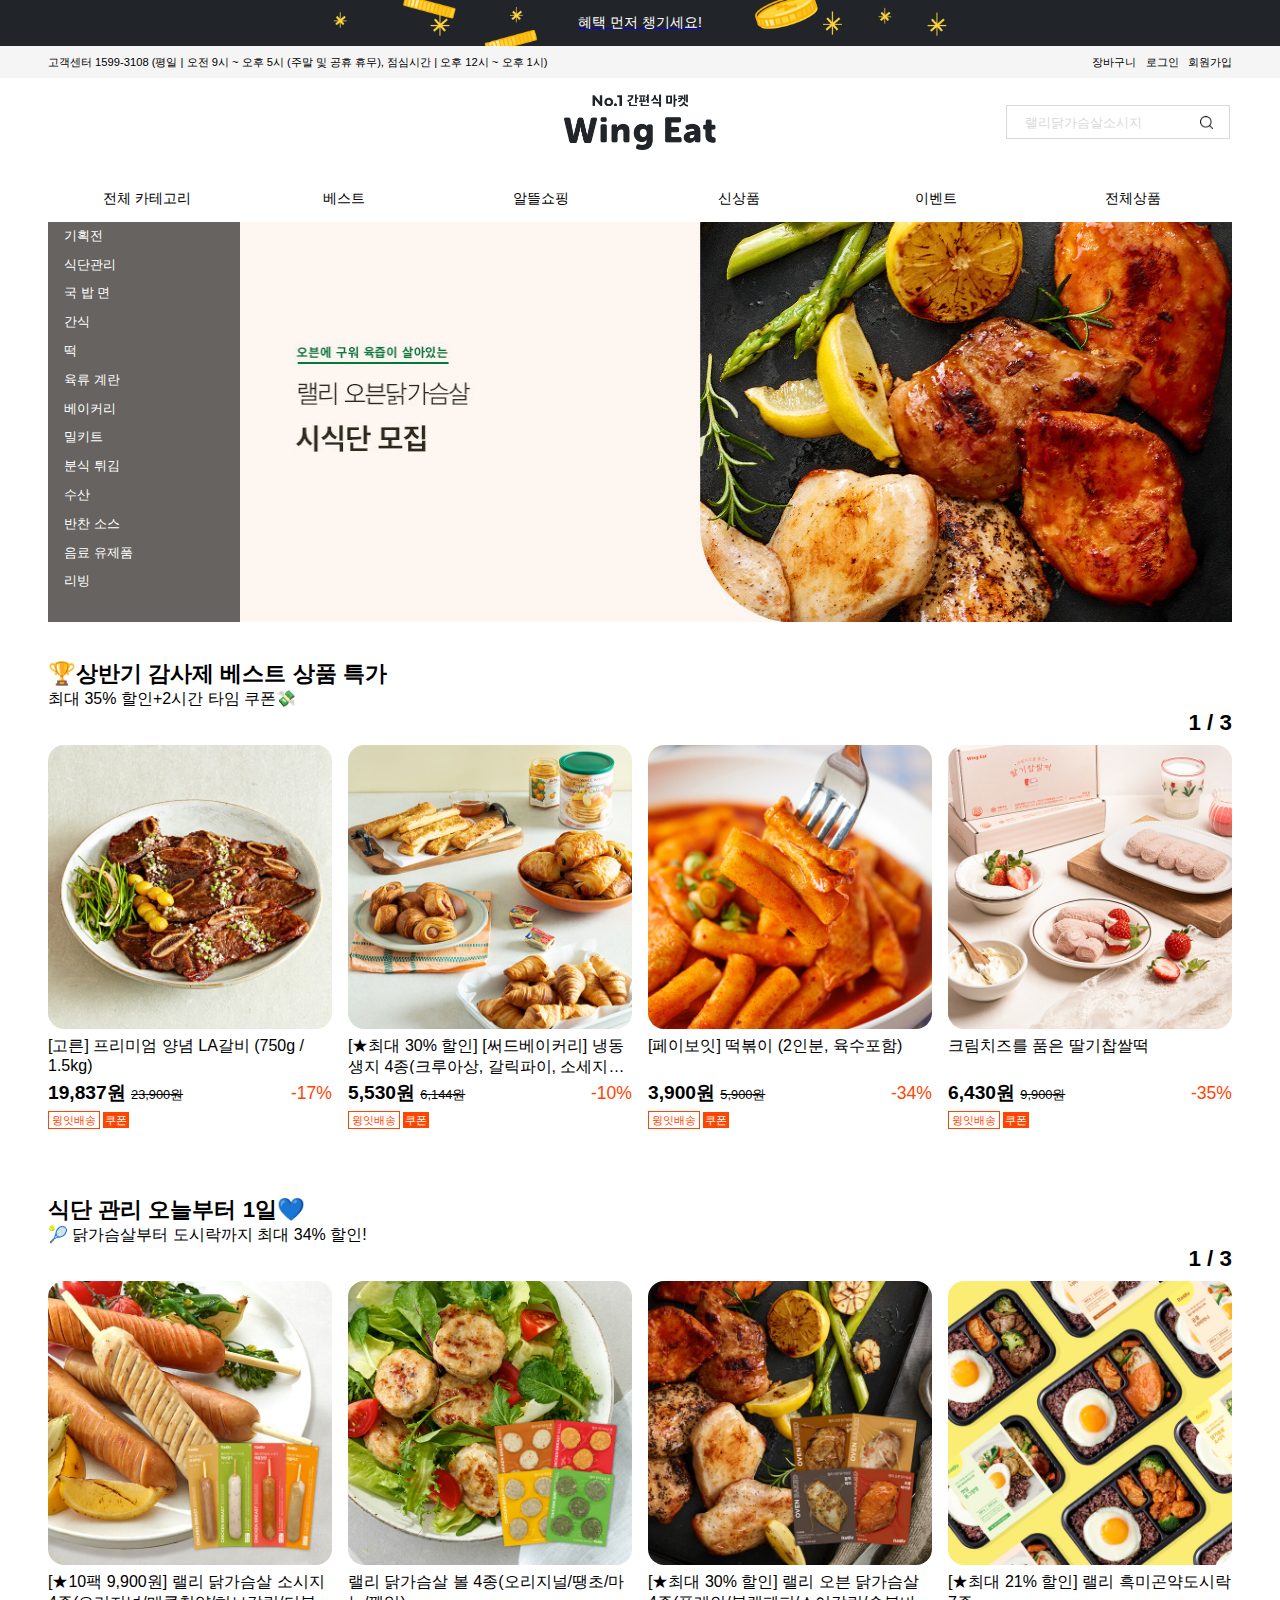
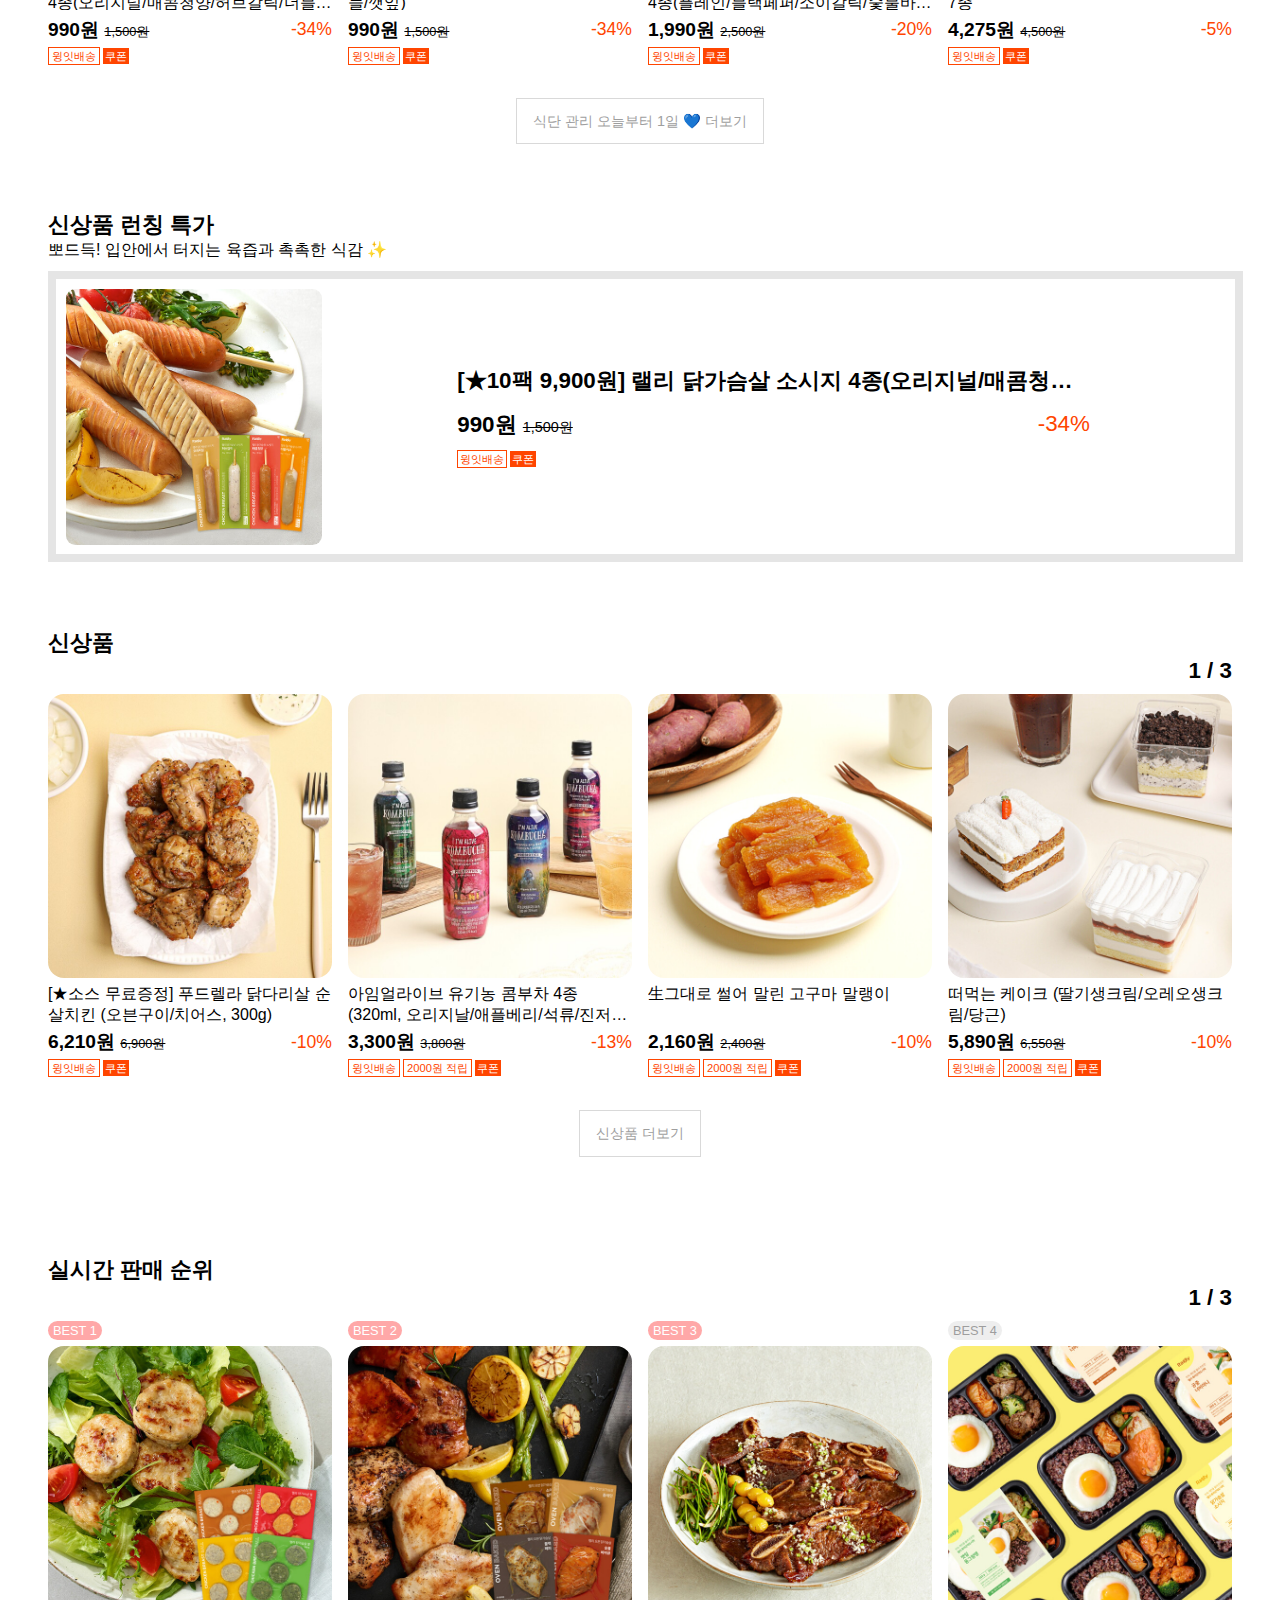
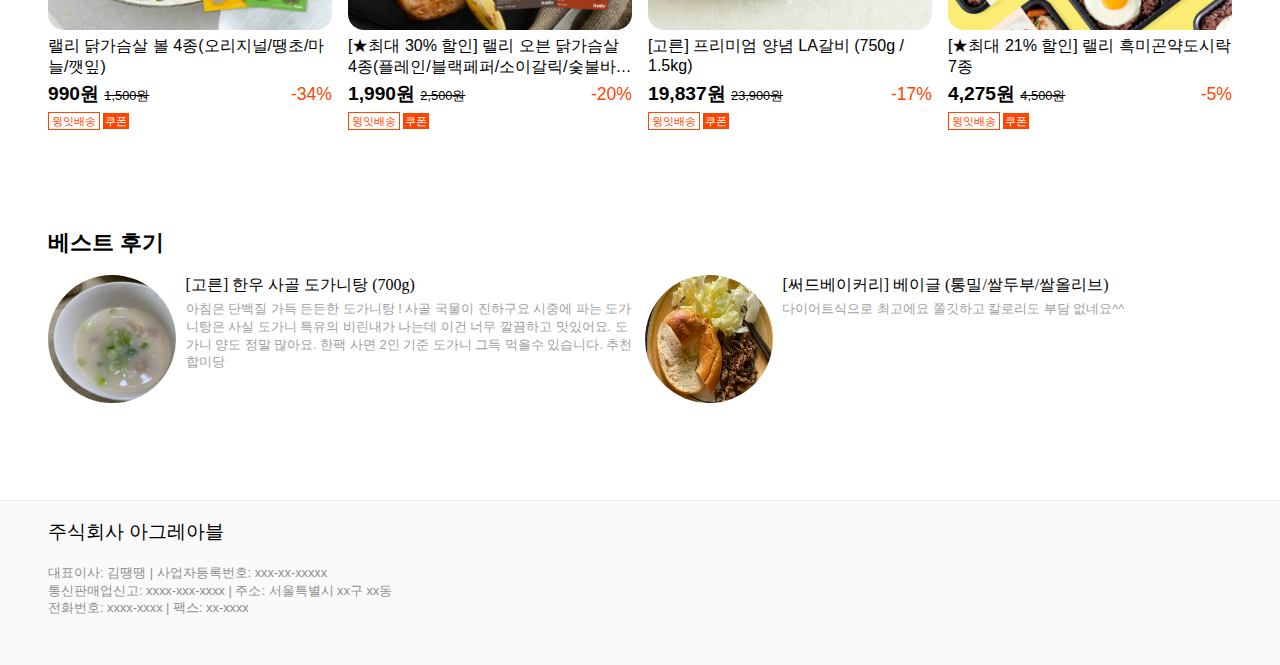
==== commit 85b70d24: "깨진 single item tag 고침" ====
--- a/shopping/index.html
+++ b/shopping/index.html
@@ -259,17 +259,17 @@
               [★10팩 9,900원] 랠리 닭가슴살 소시지
               4종(오리지널/매콤청양/허브갈릭/더블치즈)
             </div>
-          </div>
-          <div class="single-item-price">
-            <span class="single-item-price-offer">
-              990원
-              <strike class="single-item-price-original">1,500원</strike>
-            </span>
-            <span class="single-item-price-discount">-34%</span>
-          </div>
-          <div class="single-item-footer">
-            <span class="single-item-delivery">윙잇배송</span>
-            <span class="single-item-coupon">쿠폰</span>
+            <div class="single-item-price">
+              <span class="single-item-price-offer">
+                990원
+                <strike class="single-item-price-original">1,500원</strike>
+              </span>
+              <span class="single-item-price-discount">-34%</span>
+            </div>
+            <div class="single-item-footer">
+              <span class="single-item-delivery">윙잇배송</span>
+              <span class="single-item-coupon">쿠폰</span>
+            </div>
           </div>
         </div>
       </div>
